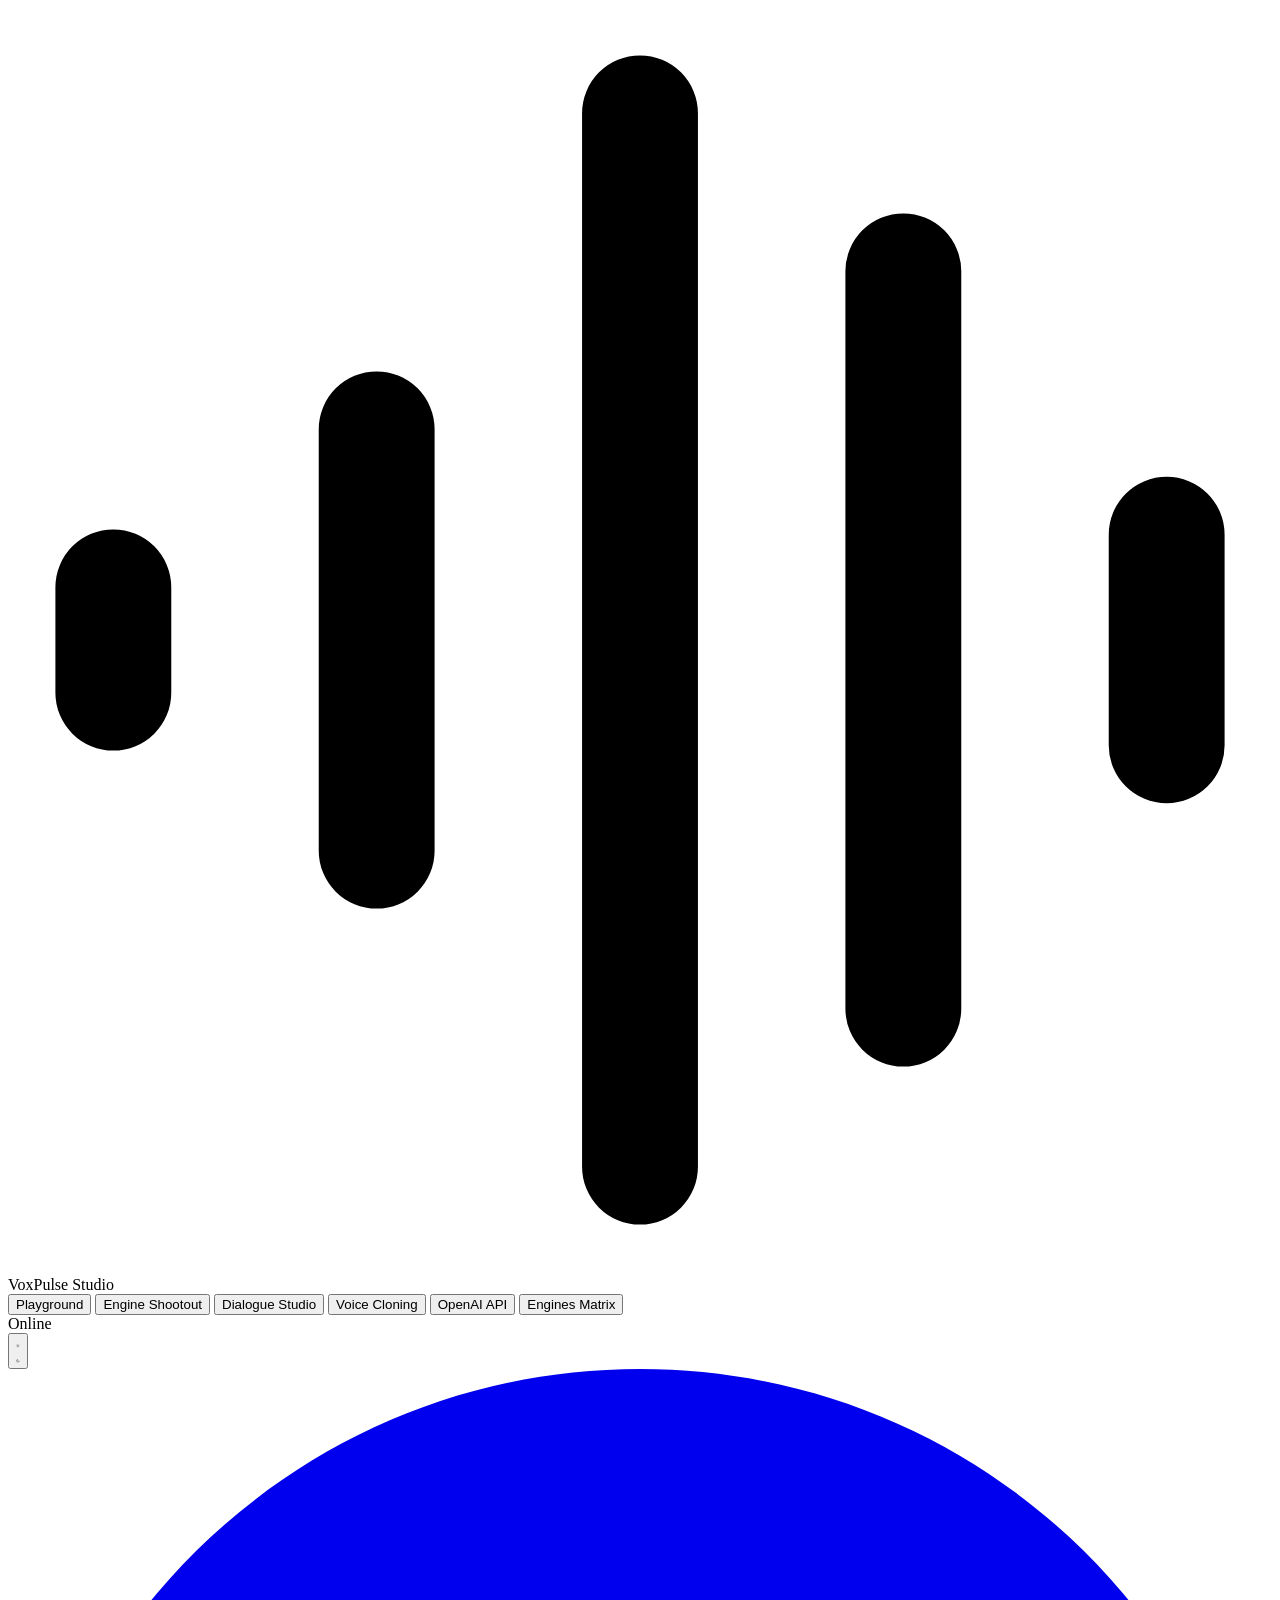
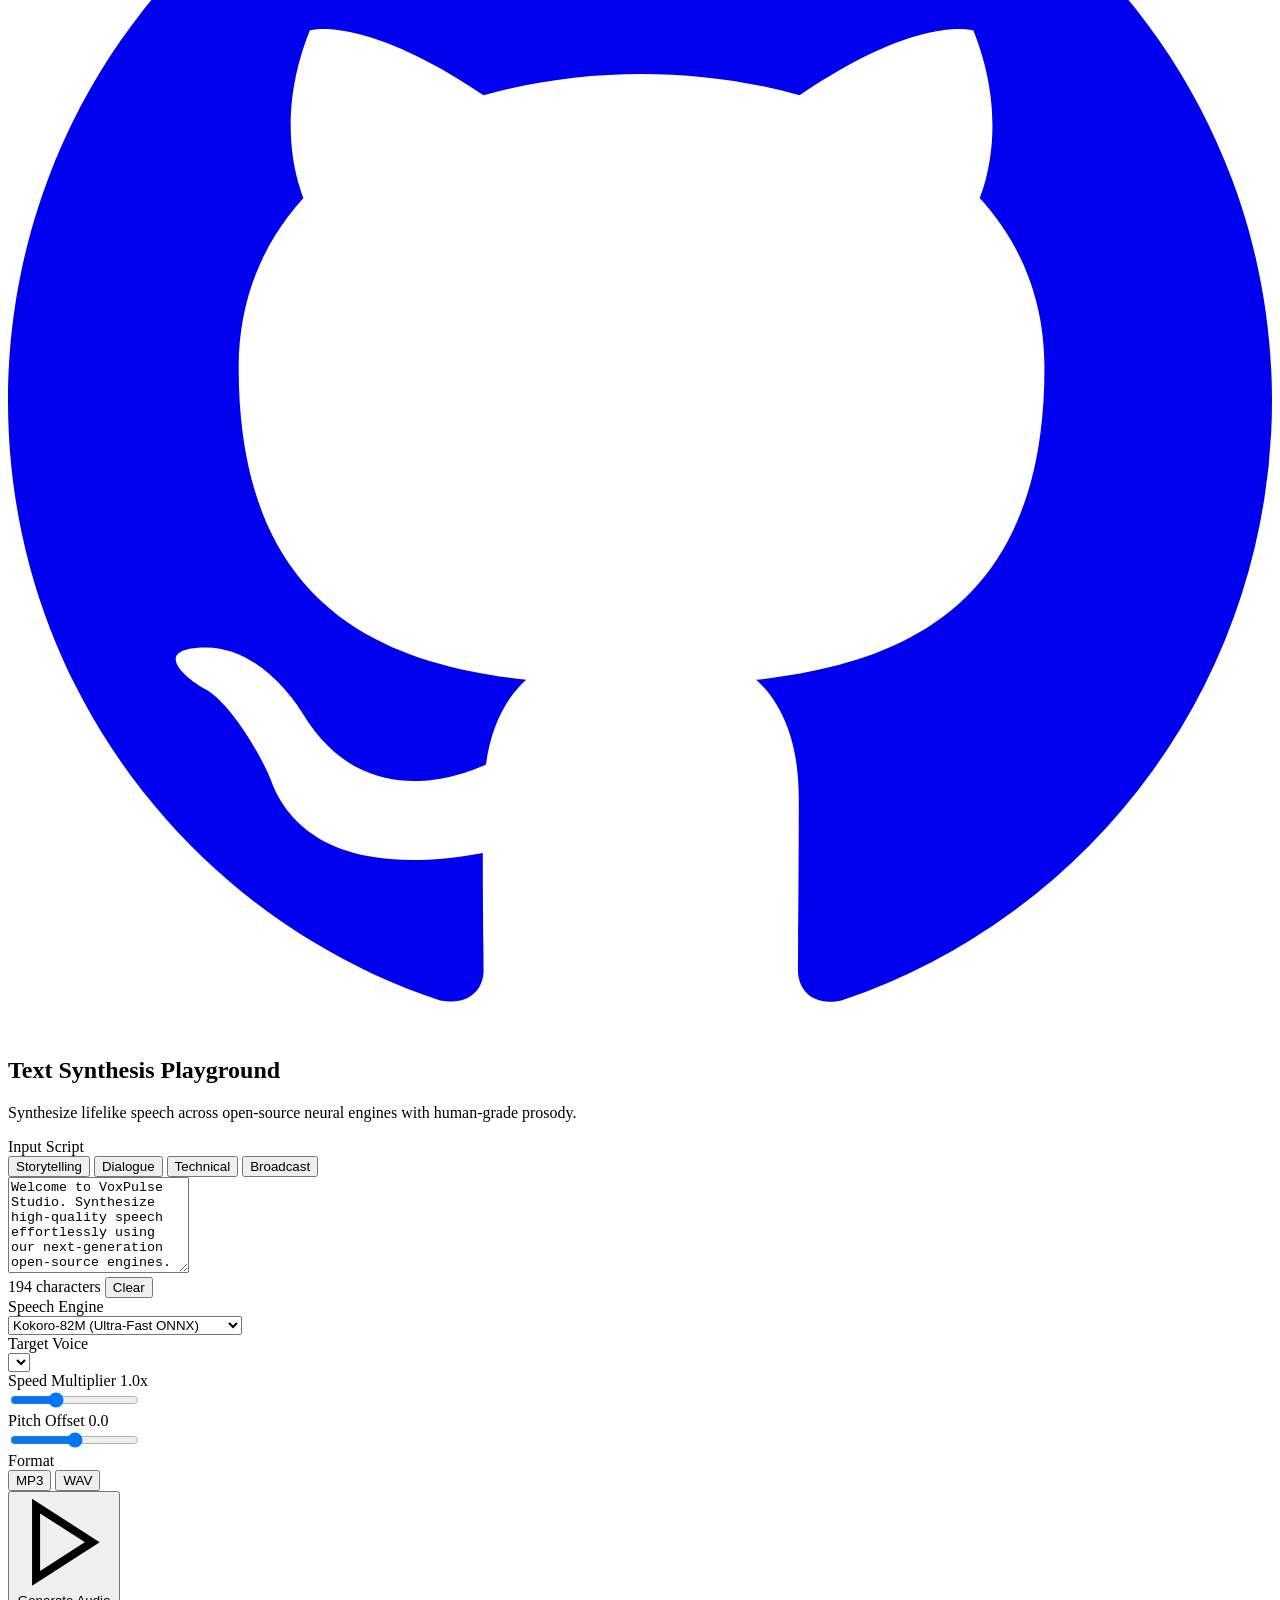
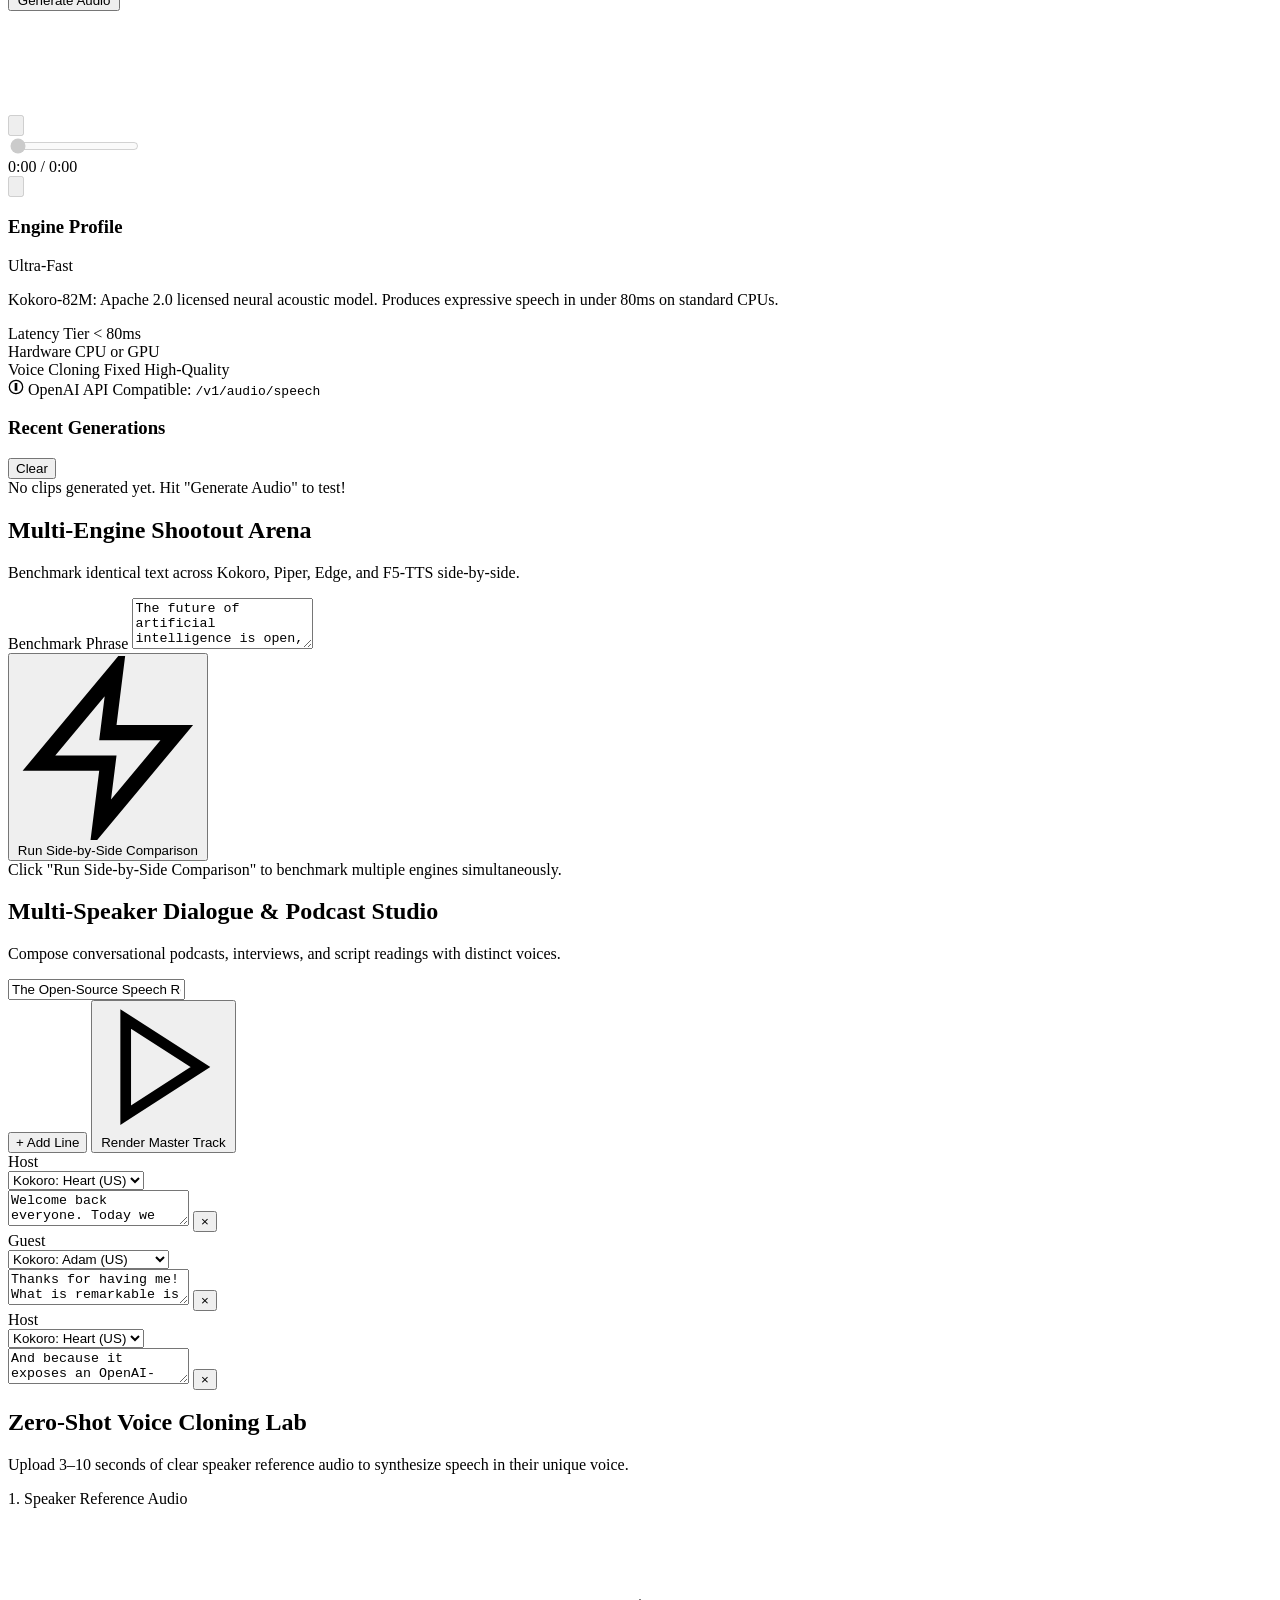
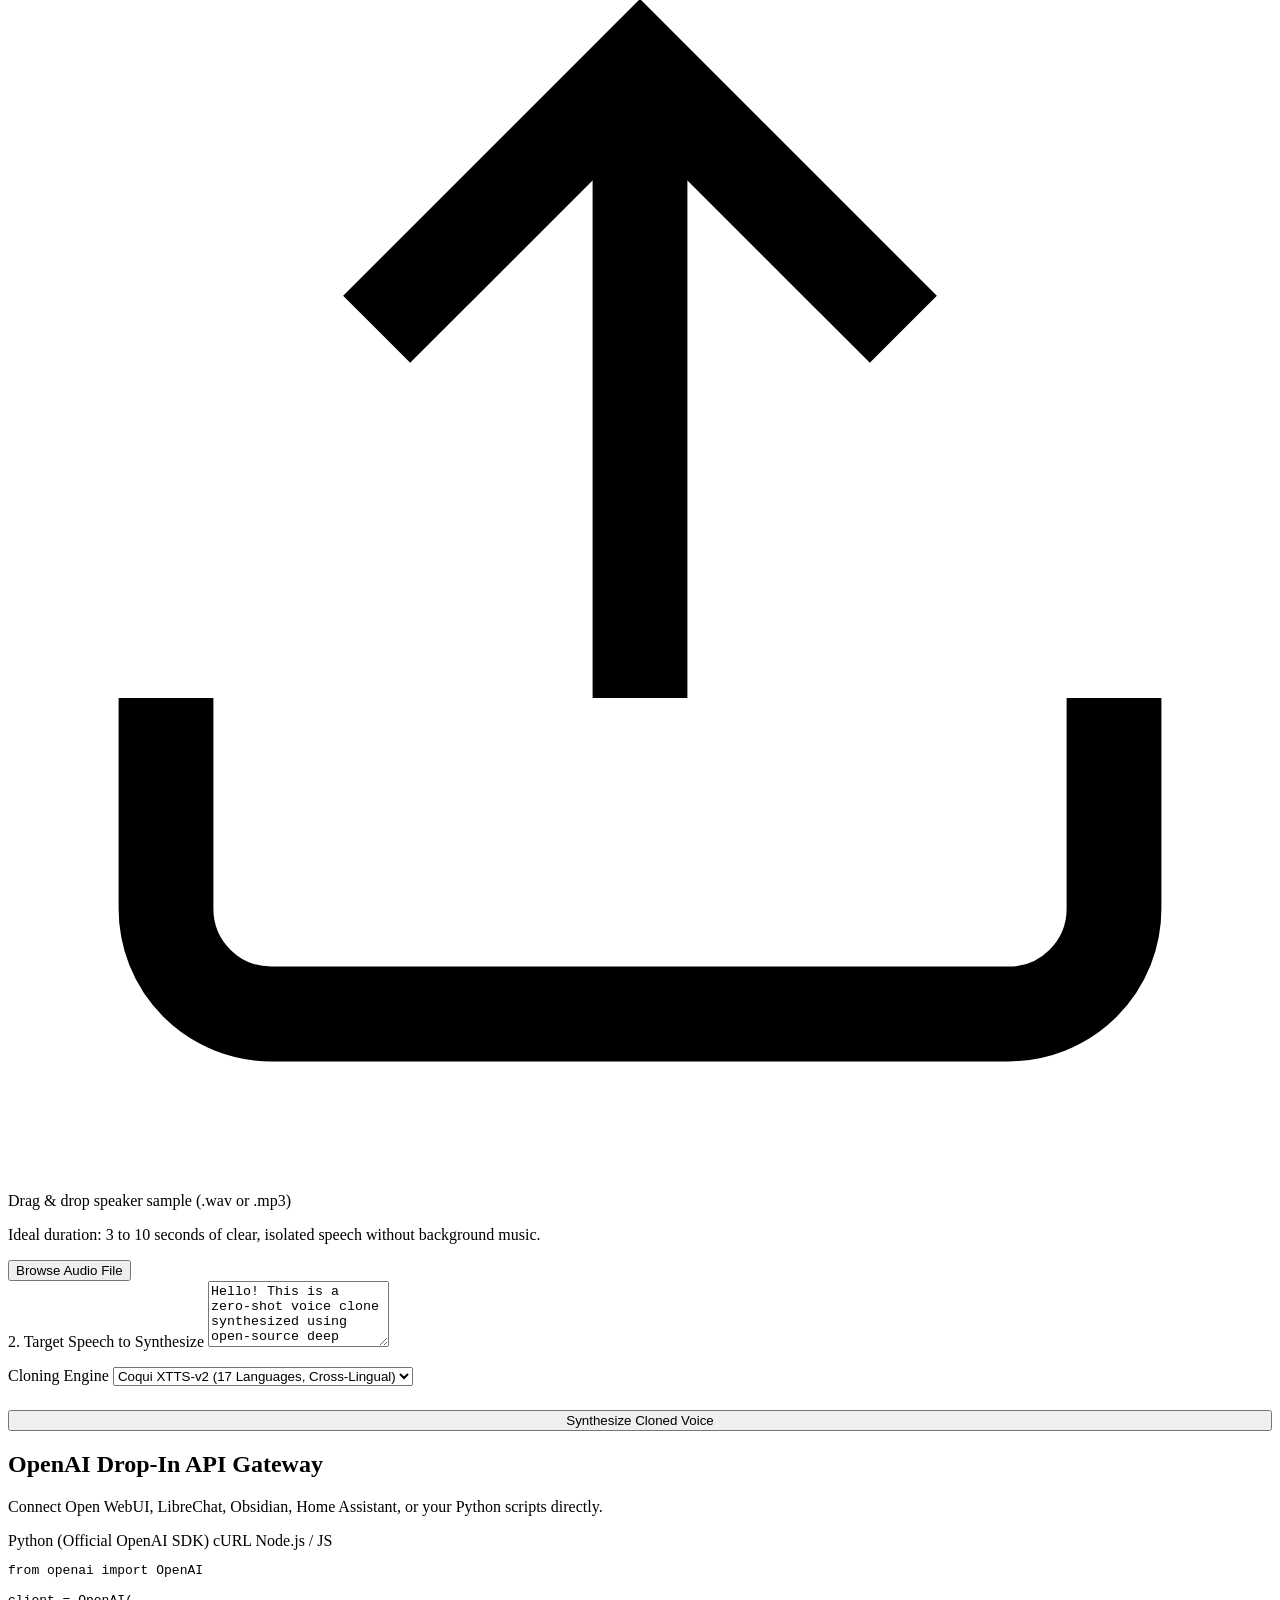
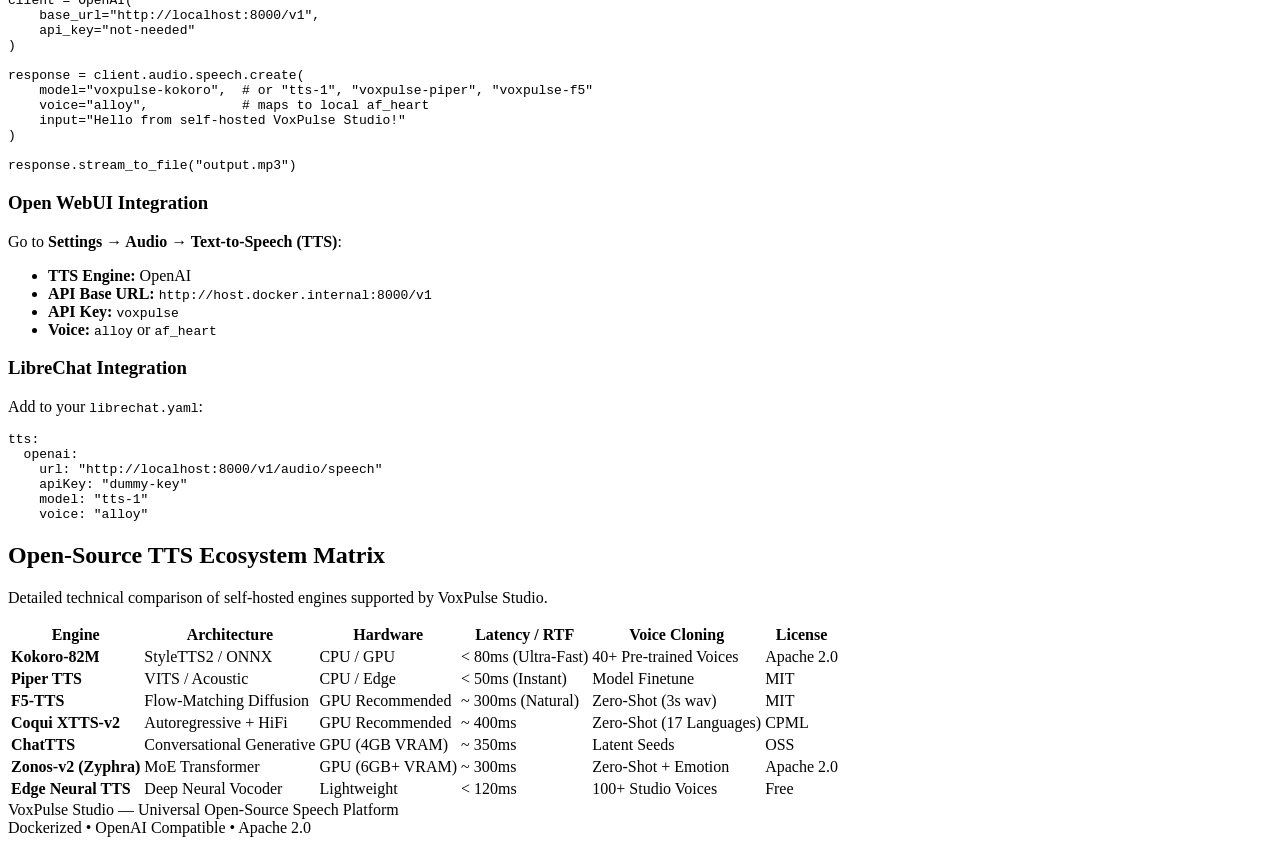
==== frontend/index.html @ 03c65a9a "feat: initial commit for VoxPulse Studio - Universal Open-Source Self-Hosted TTS" ====
<!DOCTYPE html>
<html lang="en" data-theme="light">
<head>
  <meta charset="UTF-8">
  <meta name="viewport" content="width=device-width, initial-scale=1.0">
  <title>VoxPulse Studio | Universal Open-Source Self-Hosted TTS</title>
  <meta name="description" content="Self-hosted speech studio supporting Kokoro, Piper, XTTS, F5-TTS, and more with an OpenAI-compatible API gateway.">
  <link rel="icon" type="image/svg+xml" href="/assets/brand/voxpulse-logo.svg">
  <link rel="preconnect" href="https://fonts.googleapis.com">
  <link rel="preconnect" href="https://fonts.gstatic.com" crossorigin>
  <link href="https://fonts.googleapis.com/css2?family=Instrument+Serif:ital@0;1&family=Plus+Jakarta+Sans:wght@400;500;600;700&family=JetBrains+Mono:wght@400;500&display=swap" rel="stylesheet">
  <link rel="stylesheet" href="/static/styles.css">
</head>
<body>
  <!-- Header Navigation -->
  <header class="app-header">
    <div class="header-container">
      <div class="brand">
        <div class="brand-icon">
          <svg viewBox="0 0 24 24" fill="none" stroke="currentColor" stroke-width="2.2" stroke-linecap="round" stroke-linejoin="round">
            <path d="M12 2v20M17 5v14M7 8v8M22 10v4M2 11v2" />
          </svg>
        </div>
        <div class="brand-meta">
          <span class="brand-name">VoxPulse</span>
          <span class="brand-tag">Studio</span>
        </div>
      </div>

      <nav class="nav-tabs" role="tablist">
        <button class="nav-tab active" data-tab="playground">Playground</button>
        <button class="nav-tab" data-tab="shootout">Engine Shootout</button>
        <button class="nav-tab" data-tab="dialogue">Dialogue Studio</button>
        <button class="nav-tab" data-tab="cloning">Voice Cloning</button>
        <button class="nav-tab" data-tab="api">OpenAI API</button>
        <button class="nav-tab" data-tab="matrix">Engines Matrix</button>
      </nav>

      <div class="header-actions">
        <div class="status-indicator" id="system-status-pill">
          <span class="status-dot"></span>
          <span class="status-text" id="status-label">Online</span>
        </div>
        <button class="icon-btn" id="theme-toggle" title="Toggle Light/Dark Theme">
          <svg class="sun-icon" viewBox="0 0 24 24" fill="none" stroke="currentColor" stroke-width="2">
            <circle cx="12" cy="12" r="5"></circle>
            <path d="M12 1v2M12 21v2M4.22 4.22l1.42 1.42M18.36 18.36l1.42 1.42M1 12h2M21 12h2M4.22 19.78l1.42-1.42M18.36 5.64l1.42-1.42"></path>
          </svg>
          <svg class="moon-icon" viewBox="0 0 24 24" fill="none" stroke="currentColor" stroke-width="2">
            <path d="M21 12.79A9 9 0 1 1 11.21 3 7 7 0 0 0 21 12.79z"></path>
          </svg>
        </button>
        <a href="https://github.com/Varun-SV/voxpulse" target="_blank" rel="noopener" class="icon-btn github-btn" title="GitHub Repository">
          <svg viewBox="0 0 24 24" fill="currentColor">
            <path d="M12 0C5.37 0 0 5.37 0 12c0 5.31 3.435 9.795 8.205 11.385.6.105.825-.255.825-.57 0-.285-.015-1.23-.015-2.235-3.015.555-3.795-.735-4.035-1.41-.135-.345-.72-1.41-1.23-1.695-.42-.225-1.02-.78-.015-.795.945-.015 1.62.87 1.845 1.23 1.08 1.815 2.805 1.305 3.495.99.105-.78.42-1.305.765-1.605-2.67-.3-5.46-1.335-5.46-5.925 0-1.305.465-2.385 1.23-3.225-.12-.3-.54-1.53.12-3.18 0 0 1.005-.315 3.3 1.23.96-.27 1.98-.405 3-.405s2.04.135 3 .405c2.295-1.56 3.3-1.23 3.3-1.23.66 1.65.24 2.88.12 3.18.765.84 1.23 1.905 1.23 3.225 0 4.605-2.805 5.625-5.475 5.925.435.375.81 1.095.81 2.22 0 1.605-.015 2.895-.015 3.3 0 .315.225.69.825.57A12.02 12.02 0 0 0 24 12c0-6.63-5.37-12-12-12z"/>
          </svg>
        </a>
      </div>
    </div>
  </header>

  <main class="app-main">
    <!-- TAB 1: STUDIO PLAYGROUND -->
    <section class="tab-content active" id="tab-playground">
      <div class="hero-strip">
        <h1 class="hero-title">Text Synthesis Playground</h1>
        <p class="hero-subtitle">Synthesize lifelike speech across open-source neural engines with human-grade prosody.</p>
      </div>

      <div class="studio-layout">
        <div class="studio-left">
          <div class="card editor-card">
            <div class="card-header">
              <label class="section-label">Input Script</label>
              <div class="preset-pills">
                <button class="pill-btn active" data-preset="narrative">Storytelling</button>
                <button class="pill-btn" data-preset="conversational">Dialogue</button>
                <button class="pill-btn" data-preset="technical">Technical</button>
                <button class="pill-btn" data-preset="news">Broadcast</button>
              </div>
            </div>
            <textarea id="synthesis-text" class="text-editor" rows="6" placeholder="Type or paste any text to convert to lifelike speech...">Welcome to VoxPulse Studio. Synthesize high-quality speech effortlessly using our next-generation open-source engines. Select your voice and experience real-time performance.</textarea>
            <div class="editor-footer">
              <span class="char-count" id="char-count">194 characters</span>
              <button class="clear-btn" id="btn-clear-text">Clear</button>
            </div>
          </div>

          <!-- Controls Grid -->
          <div class="card controls-card">
            <div class="controls-row">
              <div class="control-group">
                <label>Speech Engine</label>
                <div class="select-wrapper">
                  <select id="engine-select">
                    <option value="kokoro" selected>Kokoro-82M (Ultra-Fast ONNX)</option>
                    <option value="piper">Piper TTS (Instant VITS)</option>
                    <option value="edge">Edge Neural TTS (100+ Voices)</option>
                    <option value="xtts">Coqui XTTS-v2 (Zero-Shot Cloning)</option>
                    <option value="f5">F5-TTS (Flow-Matching Diffusion)</option>
                    <option value="chattts">ChatTTS (Conversational Dialogue)</option>
                    <option value="zonos">Zonos-v2 (Expressive MoE)</option>
                  </select>
                </div>
              </div>

              <div class="control-group">
                <label>Target Voice</label>
                <div class="select-wrapper">
                  <select id="voice-select">
                    <!-- Populated via API -->
                  </select>
                </div>
              </div>
            </div>

            <div class="sliders-row">
              <div class="slider-group">
                <div class="slider-header">
                  <span>Speed Multiplier</span>
                  <span class="slider-val" id="speed-val">1.0x</span>
                </div>
                <input type="range" id="speed-slider" min="0.5" max="2.0" step="0.05" value="1.0">
              </div>

              <div class="slider-group">
                <div class="slider-header">
                  <span>Pitch Offset</span>
                  <span class="slider-val" id="pitch-val">0.0</span>
                </div>
                <input type="range" id="pitch-slider" min="-5" max="5" step="0.5" value="0.0">
              </div>

              <div class="format-group">
                <label>Format</label>
                <div class="format-buttons">
                  <button class="fmt-btn active" data-fmt="mp3">MP3</button>
                  <button class="fmt-btn" data-fmt="wav">WAV</button>
                </div>
              </div>
            </div>

            <div class="action-bar">
              <button class="btn btn-primary" id="btn-synthesize">
                <svg viewBox="0 0 24 24" fill="none" stroke="currentColor" stroke-width="2" class="btn-icon">
                  <polygon points="5 3 19 12 5 21 5 3"></polygon>
                </svg>
                <span id="btn-synthesize-text">Generate Audio</span>
              </button>
              <div class="generation-metric" id="generation-metric" style="display: none;">
                <span class="metric-badge" id="metric-latency">0 ms</span>
                <span class="metric-badge" id="metric-engine">Kokoro-82M</span>
              </div>
            </div>
          </div>

          <!-- Waveform & Audio Player Card -->
          <div class="card player-card">
            <div class="visualizer-wrapper">
              <canvas id="waveform-canvas" width="700" height="100"></canvas>
            </div>
            <audio id="audio-player" preload="auto"></audio>
            <div class="player-controls">
              <button class="play-btn" id="btn-play-pause" disabled>
                <svg id="play-icon" viewBox="0 0 24 24" fill="currentColor">
                  <polygon points="6 4 20 12 6 20 6 4"></polygon>
                </svg>
                <svg id="pause-icon" viewBox="0 0 24 24" fill="currentColor" style="display:none;">
                  <rect x="6" y="4" width="4" height="16"></rect>
                  <rect x="14" y="4" width="4" height="16"></rect>
                </svg>
              </button>
              <div class="scrubber-wrapper">
                <input type="range" id="audio-scrubber" min="0" max="100" value="0" disabled>
                <div class="time-readout">
                  <span id="time-current">0:00</span> / <span id="time-total">0:00</span>
                </div>
              </div>
              <button class="btn-download" id="btn-download" disabled title="Download Audio File">
                <svg viewBox="0 0 24 24" fill="none" stroke="currentColor" stroke-width="2">
                  <path d="M21 15v4a2 2 0 0 1-2 2H5a2 2 0 0 1-2-2v-4M7 10l5 5 5-5M12 15V3"></path>
                </svg>
              </button>
            </div>
          </div>
        </div>

        <!-- Right Side: Sidebar & History -->
        <div class="studio-right">
          <div class="card info-card">
            <div class="card-header">
              <h3 class="card-title">Engine Profile</h3>
              <span class="pill-badge" id="sidebar-engine-badge">Ultra-Fast</span>
            </div>
            <p class="sidebar-engine-desc" id="sidebar-engine-desc">
              Kokoro-82M: Apache 2.0 licensed neural acoustic model. Produces expressive speech in under 80ms on standard CPUs.
            </p>
            <div class="spec-list">
              <div class="spec-item">
                <span class="spec-label">Latency Tier</span>
                <span class="spec-val" id="spec-latency">&lt; 80ms</span>
              </div>
              <div class="spec-item">
                <span class="spec-label">Hardware</span>
                <span class="spec-val" id="spec-hw">CPU or GPU</span>
              </div>
              <div class="spec-item">
                <span class="spec-label">Voice Cloning</span>
                <span class="spec-val" id="spec-cloning">Fixed High-Quality</span>
              </div>
            </div>
            <div class="card-divider"></div>
            <div class="openai-compat-pill">
              <svg viewBox="0 0 24 24" fill="none" stroke="currentColor" stroke-width="2" width="16" height="16">
                <path d="M12 2a10 10 0 1 0 10 10A10 10 0 0 0 12 2zm1 14.5h-2v-2h2zm0-4h-2V7h2z"/>
              </svg>
              <span>OpenAI API Compatible: <code>/v1/audio/speech</code></span>
            </div>
          </div>

          <!-- History Drawer -->
          <div class="card history-card">
            <div class="card-header">
              <h3 class="card-title">Recent Generations</h3>
              <button class="clear-btn" id="btn-clear-history">Clear</button>
            </div>
            <div class="history-list" id="history-list">
              <div class="history-empty">No clips generated yet. Hit "Generate Audio" to test!</div>
            </div>
          </div>
        </div>
      </div>
    </section>

    <!-- TAB 2: ENGINE SHOOTOUT ARENA -->
    <section class="tab-content" id="tab-shootout">
      <div class="hero-strip">
        <h1 class="hero-title">Multi-Engine Shootout Arena</h1>
        <p class="hero-subtitle">Benchmark identical text across Kokoro, Piper, Edge, and F5-TTS side-by-side.</p>
      </div>

      <div class="shootout-container">
        <div class="card editor-card">
          <label class="section-label">Benchmark Phrase</label>
          <textarea id="shootout-text" class="text-editor" rows="3">The future of artificial intelligence is open, private, and hosted on your own terms.</textarea>
          <div class="shootout-actions">
            <button class="btn btn-primary" id="btn-run-shootout">
              <svg viewBox="0 0 24 24" fill="none" stroke="currentColor" stroke-width="2" class="btn-icon">
                <polygon points="13 2 3 14 12 14 11 22 21 10 12 10 13 2"></polygon>
              </svg>
              Run Side-by-Side Comparison
            </button>
          </div>
        </div>

        <div class="shootout-results-grid" id="shootout-results">
          <!-- Dynamically populated comparison cards -->
          <div class="empty-state">Click "Run Side-by-Side Comparison" to benchmark multiple engines simultaneously.</div>
        </div>
      </div>
    </section>

    <!-- TAB 3: MULTI-SPEAKER DIALOGUE STUDIO -->
    <section class="tab-content" id="tab-dialogue">
      <div class="hero-strip">
        <h1 class="hero-title">Multi-Speaker Dialogue & Podcast Studio</h1>
        <p class="hero-subtitle">Compose conversational podcasts, interviews, and script readings with distinct voices.</p>
      </div>

      <div class="dialogue-container">
        <div class="dialogue-header-bar">
          <input type="text" id="dialogue-title" class="dialogue-title-input" value="The Open-Source Speech Revolution (Episode 1)">
          <div class="dialogue-actions">
            <button class="btn btn-secondary" id="btn-add-line">+ Add Line</button>
            <button class="btn btn-primary" id="btn-render-dialogue">
              <svg viewBox="0 0 24 24" fill="none" stroke="currentColor" stroke-width="2" class="btn-icon">
                <polygon points="5 3 19 12 5 21 5 3"></polygon>
              </svg>
              Render Master Track
            </button>
          </div>
        </div>

        <div class="dialogue-lines-list" id="dialogue-lines">
          <!-- Preloaded starter dialogue -->
          <div class="dialogue-line-card" data-idx="0">
            <div class="line-meta">
              <div class="speaker-pill speaker-host">Host</div>
              <select class="line-voice-select">
                <option value="af_heart" selected>Kokoro: Heart (US)</option>
                <option value="en_US-lessac-medium">Piper: Lessac (US)</option>
                <option value="en-US-JennyNeural">Edge: Jenny (US)</option>
              </select>
            </div>
            <textarea class="line-text">Welcome back everyone. Today we are looking at self-hosted open-source speech synthesis running entirely inside Docker.</textarea>
            <button class="line-remove-btn" title="Delete Line">&times;</button>
          </div>

          <div class="dialogue-line-card" data-idx="1">
            <div class="line-meta">
              <div class="speaker-pill speaker-guest">Guest</div>
              <select class="line-voice-select">
                <option value="am_adam" selected>Kokoro: Adam (US)</option>
                <option value="en_US-ryan-high">Piper: Ryan (US)</option>
                <option value="en-US-ChristopherNeural">Edge: Christopher (US)</option>
              </select>
            </div>
            <textarea class="line-text">Thanks for having me! What is remarkable is the speed: models like Kokoro-82M generate audio in under 50 milliseconds without needing a dedicated GPU.</textarea>
            <button class="line-remove-btn" title="Delete Line">&times;</button>
          </div>

          <div class="dialogue-line-card" data-idx="2">
            <div class="line-meta">
              <div class="speaker-pill speaker-host">Host</div>
              <select class="line-voice-select">
                <option value="af_heart" selected>Kokoro: Heart (US)</option>
                <option value="en_US-lessac-medium">Piper: Lessac (US)</option>
                <option value="en-US-JennyNeural">Edge: Jenny (US)</option>
              </select>
            </div>
            <textarea class="line-text">And because it exposes an OpenAI-compatible speech endpoint, any chatbot or AI agent can switch over effortlessly!</textarea>
            <button class="line-remove-btn" title="Delete Line">&times;</button>
          </div>
        </div>

        <!-- Master Track Result -->
        <div class="card dialogue-master-card" id="dialogue-master-card" style="display:none;">
          <h3>Master Assembled Podcast Track</h3>
          <div class="dialogue-player-row">
            <audio id="dialogue-master-audio" controls style="width: 100%;"></audio>
          </div>
        </div>
      </div>
    </section>

    <!-- TAB 4: VOICE CLONING LAB -->
    <section class="tab-content" id="tab-cloning">
      <div class="hero-strip">
        <h1 class="hero-title">Zero-Shot Voice Cloning Lab</h1>
        <p class="hero-subtitle">Upload 3–10 seconds of clear speaker reference audio to synthesize speech in their unique voice.</p>
      </div>

      <div class="cloning-grid">
        <div class="card cloning-upload-card">
          <label class="section-label">1. Speaker Reference Audio</label>
          <div class="drop-zone" id="audio-drop-zone">
            <svg viewBox="0 0 24 24" fill="none" stroke="currentColor" stroke-width="1.8" class="upload-icon">
              <path d="M21 15v4a2 2 0 0 1-2 2H5a2 2 0 0 1-2-2v-4M17 8l-5-5-5 5M12 3v12"/>
            </svg>
            <p class="drop-title">Drag & drop speaker sample (.wav or .mp3)</p>
            <p class="drop-sub">Ideal duration: 3 to 10 seconds of clear, isolated speech without background music.</p>
            <input type="file" id="clone-file-input" accept="audio/*" style="display:none;">
            <button class="btn btn-secondary" id="btn-browse-audio">Browse Audio File</button>
          </div>
          <div id="file-chosen-preview" class="file-chosen" style="display: none;">
            <span id="file-chosen-name">sample.wav</span>
            <button class="clear-btn" id="btn-remove-clone-file">&times;</button>
          </div>
        </div>

        <div class="card cloning-prompt-card">
          <label class="section-label">2. Target Speech to Synthesize</label>
          <textarea id="clone-text" class="text-editor" rows="4">Hello! This is a zero-shot voice clone synthesized using open-source deep neural models.</textarea>
          
          <div class="control-group" style="margin-top: 1rem;">
            <label>Cloning Engine</label>
            <select id="cloning-engine-select">
              <option value="xtts">Coqui XTTS-v2 (17 Languages, Cross-Lingual)</option>
              <option value="f5">F5-TTS (Flow-Matching Natural Prosody)</option>
              <option value="zonos">Zonos-v2 (Conditioned Expressive)</option>
            </select>
          </div>

          <button class="btn btn-primary" id="btn-clone-synthesize" style="margin-top: 1.5rem; width: 100%;">
            Synthesize Cloned Voice
          </button>
          <div id="clone-result-card" style="margin-top: 1.5rem; display:none;">
            <audio id="clone-audio-player" controls style="width: 100%;"></audio>
          </div>
        </div>
      </div>
    </section>

    <!-- TAB 5: OPENAI API HUB -->
    <section class="tab-content" id="tab-api">
      <div class="hero-strip">
        <h1 class="hero-title">OpenAI Drop-In API Gateway</h1>
        <p class="hero-subtitle">Connect Open WebUI, LibreChat, Obsidian, Home Assistant, or your Python scripts directly.</p>
      </div>

      <div class="api-docs-container">
        <div class="card code-card">
          <div class="card-header">
            <span class="code-tab active" data-lang="python">Python (Official OpenAI SDK)</span>
            <span class="code-tab" data-lang="curl">cURL</span>
            <span class="code-tab" data-lang="js">Node.js / JS</span>
          </div>
          <div class="code-block-wrapper">
            <pre><code id="api-code-snippet">from openai import OpenAI

client = OpenAI(
    base_url="http://localhost:8000/v1",
    api_key="not-needed"
)

response = client.audio.speech.create(
    model="voxpulse-kokoro",  # or "tts-1", "voxpulse-piper", "voxpulse-f5"
    voice="alloy",            # maps to local af_heart
    input="Hello from self-hosted VoxPulse Studio!"
)

response.stream_to_file("output.mp3")</code></pre>
          </div>
        </div>

        <div class="api-grid">
          <div class="card">
            <h3>Open WebUI Integration</h3>
            <p>Go to <strong>Settings &rarr; Audio &rarr; Text-to-Speech (TTS)</strong>:</p>
            <ul>
              <li><strong>TTS Engine:</strong> OpenAI</li>
              <li><strong>API Base URL:</strong> <code>http://host.docker.internal:8000/v1</code></li>
              <li><strong>API Key:</strong> <code>voxpulse</code></li>
              <li><strong>Voice:</strong> <code>alloy</code> or <code>af_heart</code></li>
            </ul>
          </div>
          <div class="card">
            <h3>LibreChat Integration</h3>
            <p>Add to your <code>librechat.yaml</code>:</p>
            <pre class="yaml-pre"><code>tts:
  openai:
    url: "http://localhost:8000/v1/audio/speech"
    apiKey: "dummy-key"
    model: "tts-1"
    voice: "alloy"</code></pre>
          </div>
        </div>
      </div>
    </section>

    <!-- TAB 6: ENGINES MATRIX -->
    <section class="tab-content" id="tab-matrix">
      <div class="hero-strip">
        <h1 class="hero-title">Open-Source TTS Ecosystem Matrix</h1>
        <p class="hero-subtitle">Detailed technical comparison of self-hosted engines supported by VoxPulse Studio.</p>
      </div>

      <div class="card matrix-card">
        <table class="matrix-table">
          <thead>
            <tr>
              <th>Engine</th>
              <th>Architecture</th>
              <th>Hardware</th>
              <th>Latency / RTF</th>
              <th>Voice Cloning</th>
              <th>License</th>
            </tr>
          </thead>
          <tbody>
            <tr>
              <td><strong>Kokoro-82M</strong></td>
              <td>StyleTTS2 / ONNX</td>
              <td><span class="badge-tag cpu">CPU / GPU</span></td>
              <td>&lt; 80ms (Ultra-Fast)</td>
              <td>40+ Pre-trained Voices</td>
              <td><span class="badge-tag license">Apache 2.0</span></td>
            </tr>
            <tr>
              <td><strong>Piper TTS</strong></td>
              <td>VITS / Acoustic</td>
              <td><span class="badge-tag cpu">CPU / Edge</span></td>
              <td>&lt; 50ms (Instant)</td>
              <td>Model Finetune</td>
              <td><span class="badge-tag license">MIT</span></td>
            </tr>
            <tr>
              <td><strong>F5-TTS</strong></td>
              <td>Flow-Matching Diffusion</td>
              <td><span class="badge-tag gpu">GPU Recommended</span></td>
              <td>~ 300ms (Natural)</td>
              <td>Zero-Shot (3s wav)</td>
              <td><span class="badge-tag license">MIT</span></td>
            </tr>
            <tr>
              <td><strong>Coqui XTTS-v2</strong></td>
              <td>Autoregressive + HiFi</td>
              <td><span class="badge-tag gpu">GPU Recommended</span></td>
              <td>~ 400ms</td>
              <td>Zero-Shot (17 Languages)</td>
              <td><span class="badge-tag license">CPML</span></td>
            </tr>
            <tr>
              <td><strong>ChatTTS</strong></td>
              <td>Conversational Generative</td>
              <td><span class="badge-tag gpu">GPU (4GB VRAM)</span></td>
              <td>~ 350ms</td>
              <td>Latent Seeds</td>
              <td><span class="badge-tag license">OSS</span></td>
            </tr>
            <tr>
              <td><strong>Zonos-v2 (Zyphra)</strong></td>
              <td>MoE Transformer</td>
              <td><span class="badge-tag gpu">GPU (6GB+ VRAM)</span></td>
              <td>~ 300ms</td>
              <td>Zero-Shot + Emotion</td>
              <td><span class="badge-tag license">Apache 2.0</span></td>
            </tr>
            <tr>
              <td><strong>Edge Neural TTS</strong></td>
              <td>Deep Neural Vocoder</td>
              <td><span class="badge-tag cpu">Lightweight</span></td>
              <td>&lt; 120ms</td>
              <td>100+ Studio Voices</td>
              <td><span class="badge-tag license">Free</span></td>
            </tr>
          </tbody>
        </table>
      </div>
    </section>
  </main>

  <!-- Footer -->
  <footer class="app-footer">
    <div class="footer-container">
      <div class="footer-left">
        <span class="footer-brand">VoxPulse Studio</span> &mdash; Universal Open-Source Speech Platform
      </div>
      <div class="footer-right">
        <span>Dockerized &bull; OpenAI Compatible &bull; Apache 2.0</span>
      </div>
    </div>
  </footer>

  <script src="/static/app.js"></script>
</body>
</html>
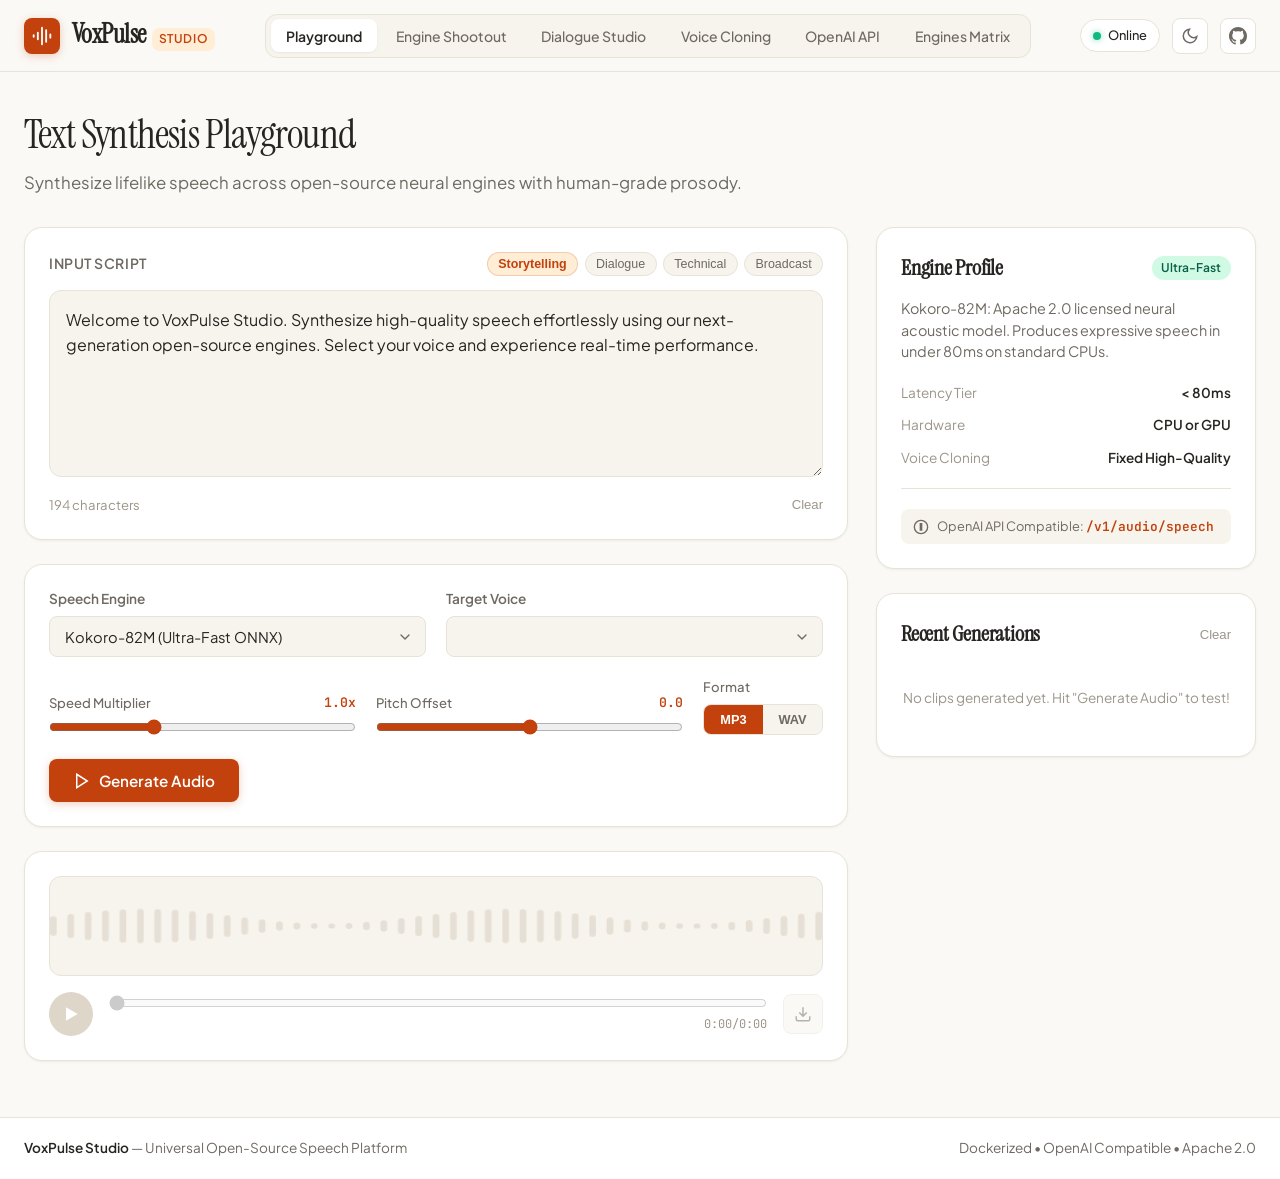
==== commit f05bc642: "feat(pages): configure GitHub Pages deployment workflow and remove external style references" ====
--- a/frontend/index.html
+++ b/frontend/index.html
@@ -5,11 +5,11 @@
   <meta name="viewport" content="width=device-width, initial-scale=1.0">
   <title>VoxPulse Studio | Universal Open-Source Self-Hosted TTS</title>
   <meta name="description" content="Self-hosted speech studio supporting Kokoro, Piper, XTTS, F5-TTS, and more with an OpenAI-compatible API gateway.">
-  <link rel="icon" type="image/svg+xml" href="/assets/brand/voxpulse-logo.svg">
+  <link rel="icon" type="image/svg+xml" href="./assets/brand/voxpulse-logo.svg">
   <link rel="preconnect" href="https://fonts.googleapis.com">
   <link rel="preconnect" href="https://fonts.gstatic.com" crossorigin>
   <link href="https://fonts.googleapis.com/css2?family=Instrument+Serif:ital@0;1&family=Plus+Jakarta+Sans:wght@400;500;600;700&family=JetBrains+Mono:wght@400;500&display=swap" rel="stylesheet">
-  <link rel="stylesheet" href="/static/styles.css">
+  <link rel="stylesheet" href="./styles.css">
 </head>
 <body>
   <!-- Header Navigation -->
@@ -532,6 +532,6 @@
     </div>
   </footer>
 
-  <script src="/static/app.js"></script>
+  <script src="./app.js"></script>
 </body>
 </html>
--- a/frontend/styles.css
+++ b/frontend/styles.css
@@ -0,0 +1,1090 @@
+/* ==========================================================================
+   VoxPulse Studio — Minimalist Editorial Design System
+   ========================================================================== */
+
+:root {
+  --font-serif: 'Instrument Serif', Georgia, serif;
+  --font-sans: 'Plus Jakarta Sans', -apple-system, BlinkMacSystemFont, 'Segoe UI', Roboto, sans-serif;
+  --font-mono: 'JetBrains Mono', monospace;
+
+  /* Warm Minimalist Light Palette */
+  --bg-primary: #fbf9f5;
+  --bg-surface: #ffffff;
+  --bg-surface-soft: #f7f4ed;
+  --bg-hover: #efebe1;
+  --border-subtle: #e8e3d8;
+  --border-medium: #ded6c8;
+  
+  --text-primary: #272522;
+  --text-secondary: #6e6961;
+  --text-muted: #9c9589;
+  
+  --accent-primary: #c2410c; /* Warm terracotta */
+  --accent-hover: #9a3412;
+  --accent-soft: #ffedd5;
+  --accent-amber: #d97706;
+  
+  --shadow-sm: 0 1px 3px rgba(39, 37, 34, 0.04), 0 1px 2px rgba(39, 37, 34, 0.02);
+  --shadow-md: 0 4px 12px rgba(39, 37, 34, 0.06), 0 1px 3px rgba(39, 37, 34, 0.04);
+  --shadow-lg: 0 12px 28px rgba(39, 37, 34, 0.08);
+
+  --radius-sm: 8px;
+  --radius-md: 12px;
+  --radius-lg: 18px;
+  --radius-full: 9999px;
+}
+
+[data-theme="dark"] {
+  --bg-primary: #171614;
+  --bg-surface: #22201d;
+  --bg-surface-soft: #2c2925;
+  --bg-hover: #36332e;
+  --border-subtle: #36332d;
+  --border-medium: #47433c;
+  
+  --text-primary: #ede8df;
+  --text-secondary: #a8a296;
+  --text-muted: #736d63;
+  
+  --accent-primary: #ea580c;
+  --accent-hover: #f97316;
+  --accent-soft: #382515;
+  --accent-amber: #f59e0b;
+
+  --shadow-sm: 0 1px 3px rgba(0, 0, 0, 0.2);
+  --shadow-md: 0 4px 14px rgba(0, 0, 0, 0.3);
+  --shadow-lg: 0 14px 32px rgba(0, 0, 0, 0.4);
+}
+
+* {
+  box-sizing: border-box;
+  margin: 0;
+  padding: 0;
+  transition: background-color 0.15s ease, border-color 0.15s ease, color 0.15s ease;
+}
+
+body {
+  background-color: var(--bg-primary);
+  color: var(--text-primary);
+  font-family: var(--font-sans);
+  line-height: 1.5;
+  -webkit-font-smoothing: antialiased;
+  min-height: 100vh;
+  display: flex;
+  flex-direction: column;
+}
+
+/* Header */
+.app-header {
+  position: sticky;
+  top: 0;
+  z-index: 50;
+  background-color: var(--bg-primary);
+  border-bottom: 1px solid var(--border-subtle);
+  backdrop-filter: blur(12px);
+}
+
+.header-container {
+  max-width: 1300px;
+  margin: 0 auto;
+  padding: 0.85rem 1.5rem;
+  display: flex;
+  align-items: center;
+  justify-content: space-between;
+  gap: 1.5rem;
+}
+
+.brand {
+  display: flex;
+  align-items: center;
+  gap: 0.75rem;
+  cursor: pointer;
+}
+
+.brand-icon {
+  width: 36px;
+  height: 36px;
+  border-radius: var(--radius-sm);
+  background-color: var(--accent-primary);
+  color: #ffffff;
+  display: flex;
+  align-items: center;
+  justify-content: center;
+  box-shadow: 0 2px 8px rgba(194, 65, 12, 0.25);
+}
+
+.brand-icon svg {
+  width: 20px;
+  height: 20px;
+}
+
+.brand-meta {
+  display: flex;
+  align-items: baseline;
+  gap: 0.35rem;
+}
+
+.brand-name {
+  font-family: var(--font-serif);
+  font-size: 1.6rem;
+  font-weight: 600;
+  letter-spacing: -0.02em;
+}
+
+.brand-tag {
+  font-size: 0.75rem;
+  font-weight: 600;
+  text-transform: uppercase;
+  letter-spacing: 0.05em;
+  color: var(--accent-primary);
+  background-color: var(--accent-soft);
+  padding: 0.15rem 0.45rem;
+  border-radius: var(--radius-sm);
+}
+
+/* Nav Tabs */
+.nav-tabs {
+  display: flex;
+  align-items: center;
+  background-color: var(--bg-surface-soft);
+  padding: 0.3rem;
+  border-radius: var(--radius-md);
+  border: 1px solid var(--border-subtle);
+  gap: 0.25rem;
+}
+
+.nav-tab {
+  background: none;
+  border: none;
+  padding: 0.45rem 0.95rem;
+  font-size: 0.875rem;
+  font-weight: 500;
+  font-family: var(--font-sans);
+  color: var(--text-secondary);
+  border-radius: var(--radius-sm);
+  cursor: pointer;
+}
+
+.nav-tab:hover {
+  color: var(--text-primary);
+}
+
+.nav-tab.active {
+  background-color: var(--bg-surface);
+  color: var(--text-primary);
+  font-weight: 600;
+  box-shadow: var(--shadow-sm);
+}
+
+/* Header Actions */
+.header-actions {
+  display: flex;
+  align-items: center;
+  gap: 0.75rem;
+}
+
+.status-indicator {
+  display: flex;
+  align-items: center;
+  gap: 0.45rem;
+  padding: 0.35rem 0.75rem;
+  border-radius: var(--radius-full);
+  background-color: var(--bg-surface);
+  border: 1px solid var(--border-subtle);
+  font-size: 0.8rem;
+  font-weight: 500;
+}
+
+.status-dot {
+  width: 8px;
+  height: 8px;
+  border-radius: 50%;
+  background-color: #10b981;
+  box-shadow: 0 0 6px rgba(16, 185, 129, 0.5);
+}
+
+.icon-btn {
+  width: 36px;
+  height: 36px;
+  border-radius: var(--radius-sm);
+  background-color: var(--bg-surface);
+  border: 1px solid var(--border-subtle);
+  color: var(--text-secondary);
+  display: flex;
+  align-items: center;
+  justify-content: center;
+  cursor: pointer;
+  text-decoration: none;
+}
+
+.icon-btn:hover {
+  background-color: var(--bg-hover);
+  color: var(--text-primary);
+}
+
+.icon-btn svg {
+  width: 18px;
+  height: 18px;
+}
+
+[data-theme="light"] .moon-icon { display: block; }
+[data-theme="light"] .sun-icon { display: none; }
+[data-theme="dark"] .moon-icon { display: none; }
+[data-theme="dark"] .sun-icon { display: block; }
+
+/* Main Area */
+.app-main {
+  flex: 1;
+  max-width: 1300px;
+  width: 100%;
+  margin: 0 auto;
+  padding: 2rem 1.5rem;
+}
+
+.tab-content {
+  display: none;
+}
+
+.tab-content.active {
+  display: block;
+  animation: fadeIn 0.2s ease;
+}
+
+@keyframes fadeIn {
+  from { opacity: 0; transform: translateY(4px); }
+  to { opacity: 1; transform: translateY(0); }
+}
+
+.hero-strip {
+  margin-bottom: 2rem;
+}
+
+.hero-title {
+  font-family: var(--font-serif);
+  font-size: 2.5rem;
+  font-weight: 400;
+  letter-spacing: -0.02em;
+  color: var(--text-primary);
+  margin-bottom: 0.35rem;
+}
+
+.hero-subtitle {
+  font-size: 1.05rem;
+  color: var(--text-secondary);
+}
+
+/* Studio Layout */
+.studio-layout {
+  display: grid;
+  grid-template-columns: 1fr 380px;
+  gap: 1.75rem;
+}
+
+@media (max-width: 1024px) {
+  .studio-layout {
+    grid-template-columns: 1fr;
+  }
+}
+
+/* Cards */
+.card {
+  background-color: var(--bg-surface);
+  border: 1px solid var(--border-subtle);
+  border-radius: var(--radius-lg);
+  padding: 1.5rem;
+  box-shadow: var(--shadow-sm);
+  margin-bottom: 1.5rem;
+}
+
+.card-header {
+  display: flex;
+  align-items: center;
+  justify-content: space-between;
+  margin-bottom: 0.85rem;
+}
+
+.section-label {
+  font-size: 0.875rem;
+  font-weight: 600;
+  text-transform: uppercase;
+  letter-spacing: 0.04em;
+  color: var(--text-secondary);
+}
+
+.card-title {
+  font-family: var(--font-serif);
+  font-size: 1.35rem;
+  font-weight: 600;
+  letter-spacing: -0.01em;
+}
+
+.preset-pills {
+  display: flex;
+  gap: 0.4rem;
+}
+
+.pill-btn {
+  background-color: var(--bg-surface-soft);
+  border: 1px solid var(--border-subtle);
+  padding: 0.25rem 0.65rem;
+  border-radius: var(--radius-full);
+  font-size: 0.78rem;
+  font-weight: 500;
+  color: var(--text-secondary);
+  cursor: pointer;
+}
+
+.pill-btn:hover {
+  background-color: var(--bg-hover);
+  color: var(--text-primary);
+}
+
+.pill-btn.active {
+  background-color: var(--accent-soft);
+  color: var(--accent-primary);
+  border-color: rgba(194, 65, 12, 0.2);
+  font-weight: 600;
+}
+
+.text-editor {
+  width: 100%;
+  border: 1px solid var(--border-subtle);
+  background-color: var(--bg-surface-soft);
+  color: var(--text-primary);
+  font-family: var(--font-sans);
+  font-size: 1rem;
+  line-height: 1.6;
+  padding: 1rem;
+  border-radius: var(--radius-md);
+  resize: vertical;
+  outline: none;
+}
+
+.text-editor:focus {
+  border-color: var(--accent-primary);
+  box-shadow: 0 0 0 2px rgba(194, 65, 12, 0.15);
+}
+
+.editor-footer {
+  display: flex;
+  align-items: center;
+  justify-content: space-between;
+  margin-top: 0.75rem;
+  font-size: 0.82rem;
+  color: var(--text-muted);
+}
+
+.clear-btn {
+  background: none;
+  border: none;
+  color: var(--text-muted);
+  cursor: pointer;
+  font-size: 0.82rem;
+}
+
+.clear-btn:hover {
+  color: var(--accent-primary);
+}
+
+/* Controls */
+.controls-row {
+  display: grid;
+  grid-template-columns: 1fr 1fr;
+  gap: 1.25rem;
+  margin-bottom: 1.25rem;
+}
+
+.control-group {
+  display: flex;
+  flex-direction: column;
+  gap: 0.45rem;
+}
+
+.control-group label {
+  font-size: 0.85rem;
+  font-weight: 600;
+  color: var(--text-secondary);
+}
+
+.select-wrapper {
+  position: relative;
+}
+
+select {
+  width: 100%;
+  padding: 0.65rem 0.95rem;
+  border-radius: var(--radius-sm);
+  border: 1px solid var(--border-subtle);
+  background-color: var(--bg-surface-soft);
+  color: var(--text-primary);
+  font-family: var(--font-sans);
+  font-size: 0.92rem;
+  outline: none;
+  cursor: pointer;
+  appearance: none;
+  background-image: url("data:image/svg+xml;charset=UTF-8,%3csvg xmlns='http://www.w3.org/2000/svg' viewBox='0 0 24 24' fill='none' stroke='%236e6961' stroke-width='2' stroke-linecap='round' stroke-linejoin='round'%3e%3cpolyline points='6 9 12 15 18 9'%3e%3c/polyline%3e%3c/svg%3e");
+  background-repeat: no-repeat;
+  background-position: right 0.75rem center;
+  background-size: 16px;
+}
+
+select:focus {
+  border-color: var(--accent-primary);
+}
+
+.sliders-row {
+  display: grid;
+  grid-template-columns: 1fr 1fr 120px;
+  gap: 1.25rem;
+  align-items: end;
+  margin-bottom: 1.5rem;
+}
+
+.slider-group {
+  display: flex;
+  flex-direction: column;
+  gap: 0.45rem;
+}
+
+.slider-header {
+  display: flex;
+  justify-content: space-between;
+  font-size: 0.82rem;
+  font-weight: 500;
+  color: var(--text-secondary);
+}
+
+.slider-val {
+  font-family: var(--font-mono);
+  font-weight: 600;
+  color: var(--accent-primary);
+}
+
+input[type="range"] {
+  width: 100%;
+  accent-color: var(--accent-primary);
+  cursor: pointer;
+}
+
+.format-group label {
+  font-size: 0.82rem;
+  font-weight: 500;
+  color: var(--text-secondary);
+  display: block;
+  margin-bottom: 0.45rem;
+}
+
+.format-buttons {
+  display: flex;
+  border: 1px solid var(--border-subtle);
+  border-radius: var(--radius-sm);
+  overflow: hidden;
+}
+
+.fmt-btn {
+  flex: 1;
+  background-color: var(--bg-surface-soft);
+  border: none;
+  padding: 0.45rem 0.5rem;
+  font-size: 0.8rem;
+  font-weight: 600;
+  color: var(--text-secondary);
+  cursor: pointer;
+}
+
+.fmt-btn.active {
+  background-color: var(--accent-primary);
+  color: #ffffff;
+}
+
+/* Action Bar */
+.action-bar {
+  display: flex;
+  align-items: center;
+  justify-content: space-between;
+  gap: 1rem;
+}
+
+.btn {
+  display: inline-flex;
+  align-items: center;
+  justify-content: center;
+  gap: 0.5rem;
+  padding: 0.75rem 1.5rem;
+  border-radius: var(--radius-sm);
+  font-size: 0.95rem;
+  font-weight: 600;
+  font-family: var(--font-sans);
+  cursor: pointer;
+  border: none;
+}
+
+.btn-primary {
+  background-color: var(--accent-primary);
+  color: #ffffff;
+  box-shadow: 0 2px 8px rgba(194, 65, 12, 0.25);
+}
+
+.btn-primary:hover {
+  background-color: var(--accent-hover);
+}
+
+.btn-secondary {
+  background-color: var(--bg-surface-soft);
+  color: var(--text-primary);
+  border: 1px solid var(--border-subtle);
+}
+
+.btn-secondary:hover {
+  background-color: var(--bg-hover);
+}
+
+.btn-icon {
+  width: 18px;
+  height: 18px;
+}
+
+.generation-metric {
+  display: flex;
+  gap: 0.5rem;
+}
+
+.metric-badge {
+  background-color: var(--bg-surface-soft);
+  border: 1px solid var(--border-subtle);
+  padding: 0.35rem 0.75rem;
+  border-radius: var(--radius-full);
+  font-size: 0.8rem;
+  font-family: var(--font-mono);
+  color: var(--text-secondary);
+}
+
+/* Waveform Canvas & Audio Player */
+.visualizer-wrapper {
+  width: 100%;
+  height: 100px;
+  background-color: var(--bg-surface-soft);
+  border-radius: var(--radius-md);
+  margin-bottom: 1rem;
+  overflow: hidden;
+  border: 1px solid var(--border-subtle);
+}
+
+#waveform-canvas {
+  width: 100%;
+  height: 100%;
+  display: block;
+}
+
+.player-controls {
+  display: flex;
+  align-items: center;
+  gap: 1rem;
+}
+
+.play-btn {
+  width: 44px;
+  height: 44px;
+  border-radius: 50%;
+  background-color: var(--accent-primary);
+  color: #ffffff;
+  border: none;
+  display: flex;
+  align-items: center;
+  justify-content: center;
+  cursor: pointer;
+}
+
+.play-btn:disabled {
+  background-color: var(--border-medium);
+  cursor: not-allowed;
+}
+
+.play-btn svg {
+  width: 20px;
+  height: 20px;
+}
+
+.scrubber-wrapper {
+  flex: 1;
+  display: flex;
+  flex-direction: column;
+  gap: 0.25rem;
+}
+
+.time-readout {
+  display: flex;
+  justify-content: flex-end;
+  font-size: 0.75rem;
+  font-family: var(--font-mono);
+  color: var(--text-muted);
+}
+
+.btn-download {
+  width: 40px;
+  height: 40px;
+  border-radius: var(--radius-sm);
+  background-color: var(--bg-surface-soft);
+  border: 1px solid var(--border-subtle);
+  color: var(--text-secondary);
+  display: flex;
+  align-items: center;
+  justify-content: center;
+  cursor: pointer;
+}
+
+.btn-download:hover:not(:disabled) {
+  background-color: var(--bg-hover);
+  color: var(--text-primary);
+}
+
+.btn-download:disabled {
+  opacity: 0.5;
+  cursor: not-allowed;
+}
+
+.btn-download svg {
+  width: 18px;
+  height: 18px;
+}
+
+/* Sidebar Info & History */
+.pill-badge {
+  font-size: 0.75rem;
+  font-weight: 600;
+  padding: 0.2rem 0.6rem;
+  border-radius: var(--radius-full);
+  background-color: #d1fae5;
+  color: #065f46;
+}
+
+.sidebar-engine-desc {
+  font-size: 0.9rem;
+  color: var(--text-secondary);
+  margin-bottom: 1.25rem;
+}
+
+.spec-list {
+  display: flex;
+  flex-direction: column;
+  gap: 0.75rem;
+}
+
+.spec-item {
+  display: flex;
+  justify-content: space-between;
+  font-size: 0.85rem;
+}
+
+.spec-label {
+  color: var(--text-muted);
+}
+
+.spec-val {
+  font-weight: 600;
+  color: var(--text-primary);
+}
+
+.card-divider {
+  height: 1px;
+  background-color: var(--border-subtle);
+  margin: 1.25rem 0;
+}
+
+.openai-compat-pill {
+  display: flex;
+  align-items: center;
+  gap: 0.5rem;
+  font-size: 0.8rem;
+  color: var(--text-secondary);
+  background-color: var(--bg-surface-soft);
+  padding: 0.5rem 0.75rem;
+  border-radius: var(--radius-sm);
+}
+
+.openai-compat-pill code {
+  font-family: var(--font-mono);
+  color: var(--accent-primary);
+  font-weight: 600;
+}
+
+.history-list {
+  display: flex;
+  flex-direction: column;
+  gap: 0.65rem;
+  max-height: 280px;
+  overflow-y: auto;
+}
+
+.history-empty {
+  font-size: 0.85rem;
+  color: var(--text-muted);
+  text-align: center;
+  padding: 1.5rem 0;
+}
+
+.history-item {
+  display: flex;
+  align-items: center;
+  justify-content: space-between;
+  padding: 0.65rem 0.85rem;
+  background-color: var(--bg-surface-soft);
+  border: 1px solid var(--border-subtle);
+  border-radius: var(--radius-sm);
+  cursor: pointer;
+}
+
+.history-item:hover {
+  background-color: var(--bg-hover);
+}
+
+.history-item-text {
+  font-size: 0.82rem;
+  white-space: nowrap;
+  overflow: hidden;
+  text-overflow: ellipsis;
+  max-width: 220px;
+}
+
+.history-item-badge {
+  font-size: 0.72rem;
+  font-family: var(--font-mono);
+  color: var(--accent-primary);
+}
+
+/* TAB 2: Shootout */
+.shootout-container {
+  display: flex;
+  flex-direction: column;
+  gap: 1.5rem;
+}
+
+.shootout-actions {
+  display: flex;
+  justify-content: flex-end;
+  margin-top: 1rem;
+}
+
+.shootout-results-grid {
+  display: grid;
+  grid-template-columns: repeat(auto-fit, minmax(280px, 1fr));
+  gap: 1.25rem;
+}
+
+.shootout-card {
+  background-color: var(--bg-surface);
+  border: 1px solid var(--border-subtle);
+  border-radius: var(--radius-md);
+  padding: 1.25rem;
+  display: flex;
+  flex-direction: column;
+  gap: 0.85rem;
+}
+
+.shootout-card-header {
+  display: flex;
+  align-items: center;
+  justify-content: space-between;
+}
+
+.shootout-engine-title {
+  font-weight: 700;
+  font-size: 1.05rem;
+}
+
+.shootout-latency-tag {
+  font-family: var(--font-mono);
+  font-size: 0.8rem;
+  padding: 0.2rem 0.5rem;
+  border-radius: var(--radius-full);
+  background-color: var(--accent-soft);
+  color: var(--accent-primary);
+  font-weight: 600;
+}
+
+/* TAB 3: Dialogue Studio */
+.dialogue-container {
+  display: flex;
+  flex-direction: column;
+  gap: 1.25rem;
+}
+
+.dialogue-header-bar {
+  display: flex;
+  align-items: center;
+  justify-content: space-between;
+  gap: 1rem;
+}
+
+.dialogue-title-input {
+  font-family: var(--font-serif);
+  font-size: 1.5rem;
+  border: none;
+  background: none;
+  color: var(--text-primary);
+  outline: none;
+  width: 60%;
+}
+
+.dialogue-title-input:focus {
+  border-bottom: 2px solid var(--accent-primary);
+}
+
+.dialogue-actions {
+  display: flex;
+  gap: 0.75rem;
+}
+
+.dialogue-lines-list {
+  display: flex;
+  flex-direction: column;
+  gap: 1rem;
+}
+
+.dialogue-line-card {
+  background-color: var(--bg-surface);
+  border: 1px solid var(--border-subtle);
+  border-radius: var(--radius-md);
+  padding: 1rem 1.25rem;
+  display: grid;
+  grid-template-columns: 220px 1fr 36px;
+  gap: 1rem;
+  align-items: center;
+}
+
+.line-meta {
+  display: flex;
+  flex-direction: column;
+  gap: 0.5rem;
+}
+
+.speaker-pill {
+  display: inline-block;
+  padding: 0.2rem 0.6rem;
+  border-radius: var(--radius-full);
+  font-size: 0.75rem;
+  font-weight: 700;
+  text-transform: uppercase;
+  width: fit-content;
+}
+
+.speaker-host {
+  background-color: var(--accent-soft);
+  color: var(--accent-primary);
+}
+
+.speaker-guest {
+  background-color: #dbeafe;
+  color: #1e40af;
+}
+
+.line-text {
+  width: 100%;
+  border: 1px solid var(--border-subtle);
+  background-color: var(--bg-surface-soft);
+  color: var(--text-primary);
+  font-family: var(--font-sans);
+  font-size: 0.95rem;
+  padding: 0.65rem;
+  border-radius: var(--radius-sm);
+  resize: vertical;
+}
+
+.line-remove-btn {
+  background: none;
+  border: none;
+  font-size: 1.5rem;
+  color: var(--text-muted);
+  cursor: pointer;
+}
+
+.line-remove-btn:hover {
+  color: var(--accent-primary);
+}
+
+/* TAB 4: Cloning */
+.cloning-grid {
+  display: grid;
+  grid-template-columns: 1fr 1fr;
+  gap: 1.5rem;
+}
+
+.drop-zone {
+  border: 2px dashed var(--border-medium);
+  border-radius: var(--radius-md);
+  padding: 2.5rem 1.5rem;
+  text-align: center;
+  cursor: pointer;
+  display: flex;
+  flex-direction: column;
+  align-items: center;
+  gap: 0.75rem;
+}
+
+.drop-zone:hover {
+  border-color: var(--accent-primary);
+  background-color: var(--bg-surface-soft);
+}
+
+.upload-icon {
+  width: 38px;
+  height: 38px;
+  color: var(--accent-primary);
+}
+
+.drop-title {
+  font-weight: 600;
+  font-size: 1rem;
+}
+
+.drop-sub {
+  font-size: 0.85rem;
+  color: var(--text-secondary);
+  max-width: 320px;
+}
+
+.file-chosen {
+  display: flex;
+  align-items: center;
+  justify-content: space-between;
+  margin-top: 1rem;
+  padding: 0.75rem 1rem;
+  background-color: var(--accent-soft);
+  border-radius: var(--radius-sm);
+  font-size: 0.85rem;
+  font-weight: 600;
+  color: var(--accent-primary);
+}
+
+/* TAB 5: API */
+.api-docs-container {
+  display: flex;
+  flex-direction: column;
+  gap: 1.5rem;
+}
+
+.code-card {
+  padding: 0;
+  overflow: hidden;
+}
+
+.code-card .card-header {
+  padding: 0.85rem 1.25rem;
+  background-color: var(--bg-surface-soft);
+  border-bottom: 1px solid var(--border-subtle);
+  margin: 0;
+}
+
+.code-tab {
+  font-size: 0.85rem;
+  font-weight: 600;
+  color: var(--text-secondary);
+  cursor: pointer;
+  padding: 0.35rem 0.75rem;
+  border-radius: var(--radius-sm);
+}
+
+.code-tab.active {
+  color: var(--accent-primary);
+  background-color: var(--bg-surface);
+}
+
+.code-block-wrapper pre {
+  padding: 1.25rem;
+  font-family: var(--font-mono);
+  font-size: 0.9rem;
+  color: var(--text-primary);
+  overflow-x: auto;
+}
+
+.api-grid {
+  display: grid;
+  grid-template-columns: 1fr 1fr;
+  gap: 1.5rem;
+}
+
+.api-grid .card h3 {
+  font-family: var(--font-serif);
+  font-size: 1.35rem;
+  margin-bottom: 0.75rem;
+}
+
+.api-grid ul {
+  padding-left: 1.25rem;
+  margin-top: 0.75rem;
+  display: flex;
+  flex-direction: column;
+  gap: 0.35rem;
+  font-size: 0.9rem;
+}
+
+.yaml-pre {
+  margin-top: 0.75rem;
+  background-color: var(--bg-surface-soft);
+  padding: 0.85rem;
+  border-radius: var(--radius-sm);
+  font-family: var(--font-mono);
+  font-size: 0.85rem;
+}
+
+/* TAB 6: Matrix */
+.matrix-card {
+  overflow-x: auto;
+}
+
+.matrix-table {
+  width: 100%;
+  border-collapse: collapse;
+  text-align: left;
+  font-size: 0.92rem;
+}
+
+.matrix-table th {
+  padding: 0.85rem 1rem;
+  border-bottom: 2px solid var(--border-subtle);
+  color: var(--text-secondary);
+  font-weight: 600;
+  text-transform: uppercase;
+  font-size: 0.75rem;
+  letter-spacing: 0.05em;
+}
+
+.matrix-table td {
+  padding: 1rem;
+  border-bottom: 1px solid var(--border-subtle);
+}
+
+.badge-tag {
+  display: inline-block;
+  padding: 0.2rem 0.55rem;
+  border-radius: var(--radius-sm);
+  font-size: 0.75rem;
+  font-weight: 600;
+}
+
+.badge-tag.cpu { background-color: #d1fae5; color: #065f46; }
+.badge-tag.gpu { background-color: #e0e7ff; color: #3730a3; }
+.badge-tag.license { background-color: var(--bg-surface-soft); color: var(--text-secondary); }
+
+/* Footer */
+.app-footer {
+  border-top: 1px solid var(--border-subtle);
+  background-color: var(--bg-surface);
+  padding: 1.25rem 1.5rem;
+  margin-top: auto;
+  font-size: 0.85rem;
+  color: var(--text-secondary);
+}
+
+.footer-container {
+  max-width: 1300px;
+  margin: 0 auto;
+  display: flex;
+  justify-content: space-between;
+  align-items: center;
+}
+
+.footer-brand {
+  font-weight: 600;
+  color: var(--text-primary);
+}
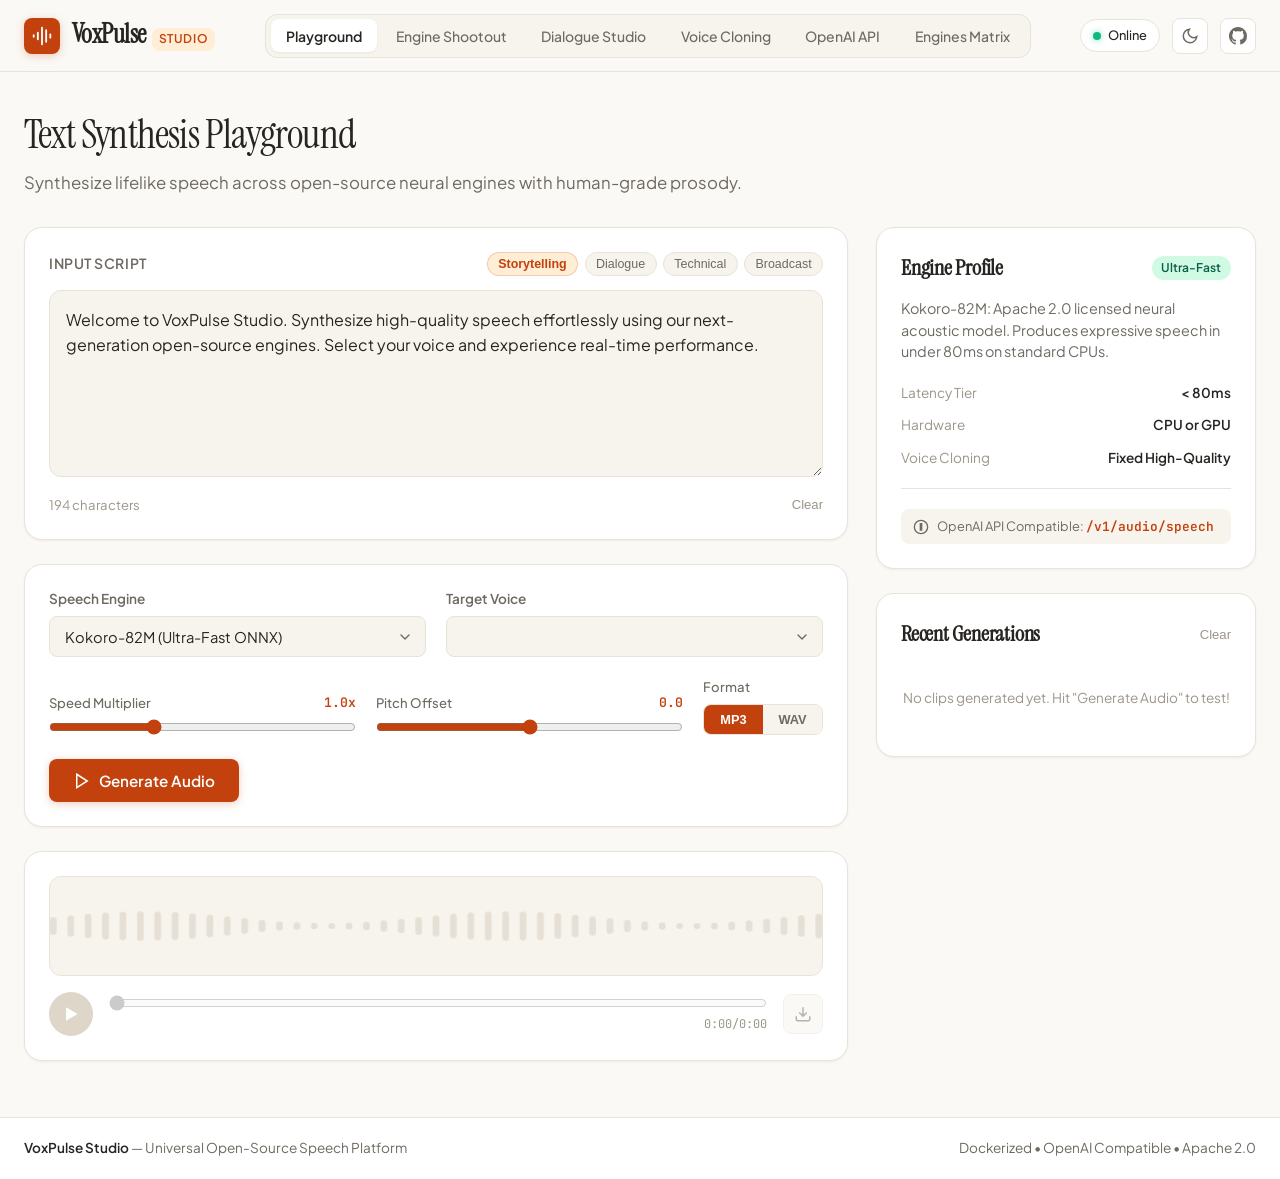
==== commit f7312ddb: "fix(audio): enhance speech-band waveform visualizer and expand dialogue studio to all engines" ====
--- a/frontend/index.html
+++ b/frontend/index.html
@@ -282,14 +282,35 @@
         </div>
 
         <div class="dialogue-lines-list" id="dialogue-lines">
-          <!-- Preloaded starter dialogue -->
+          <!-- Preloaded starter dialogue with multiple engine support -->
           <div class="dialogue-line-card" data-idx="0">
             <div class="line-meta">
               <div class="speaker-pill speaker-host">Host</div>
               <select class="line-voice-select">
-                <option value="af_heart" selected>Kokoro: Heart (US)</option>
-                <option value="en_US-lessac-medium">Piper: Lessac (US)</option>
-                <option value="en-US-JennyNeural">Edge: Jenny (US)</option>
+                <optgroup label="Kokoro-82M (Ultra-Fast)">
+                  <option value="af_heart" data-engine="kokoro" selected>Kokoro: Heart (US Female)</option>
+                  <option value="am_adam" data-engine="kokoro">Kokoro: Adam (US Male)</option>
+                </optgroup>
+                <optgroup label="Piper TTS (Real-Time Edge)">
+                  <option value="en_US-lessac-medium" data-engine="piper">Piper: Lessac (US Female)</option>
+                  <option value="en_US-ryan-high" data-engine="piper">Piper: Ryan (US Male)</option>
+                </optgroup>
+                <optgroup label="Edge Neural (Multilingual)">
+                  <option value="en-US-JennyNeural" data-engine="edge">Edge: Jenny (US Female)</option>
+                </optgroup>
+                <optgroup label="F5-TTS (Flow-Matching Diffusion)">
+                  <option value="f5_natural_prosody" data-engine="f5">F5-TTS: Natural Flow (US)</option>
+                  <option value="f5_deep_resonant" data-engine="f5">F5-TTS: Deep Resonance (US)</option>
+                </optgroup>
+                <optgroup label="Coqui XTTS-v2 (Voice Cloning)">
+                  <option value="xtts_female_narrator" data-engine="xtts">XTTS-v2: Studio Clone (Female)</option>
+                </optgroup>
+                <optgroup label="ChatTTS (Conversational Prosody)">
+                  <option value="chattts_seed_2222" data-engine="chattts">ChatTTS: Conversational Female</option>
+                </optgroup>
+                <optgroup label="Zonos-v2 (Expressive Mamba)">
+                  <option value="zonos_expressive_dramatic" data-engine="zonos">Zonos: Dramatic Expressive</option>
+                </optgroup>
               </select>
             </div>
             <textarea class="line-text">Welcome back everyone. Today we are looking at self-hosted open-source speech synthesis running entirely inside Docker.</textarea>
@@ -300,12 +321,33 @@
             <div class="line-meta">
               <div class="speaker-pill speaker-guest">Guest</div>
               <select class="line-voice-select">
-                <option value="am_adam" selected>Kokoro: Adam (US)</option>
-                <option value="en_US-ryan-high">Piper: Ryan (US)</option>
-                <option value="en-US-ChristopherNeural">Edge: Christopher (US)</option>
+                <optgroup label="F5-TTS (Flow-Matching Diffusion)">
+                  <option value="f5_deep_resonant" data-engine="f5" selected>F5-TTS: Deep Resonance (US)</option>
+                  <option value="f5_natural_prosody" data-engine="f5">F5-TTS: Natural Flow (US)</option>
+                </optgroup>
+                <optgroup label="Kokoro-82M (Ultra-Fast)">
+                  <option value="am_adam" data-engine="kokoro">Kokoro: Adam (US Male)</option>
+                  <option value="af_heart" data-engine="kokoro">Kokoro: Heart (US Female)</option>
+                </optgroup>
+                <optgroup label="Piper TTS (Real-Time Edge)">
+                  <option value="en_US-ryan-high" data-engine="piper">Piper: Ryan (US Male)</option>
+                  <option value="en_US-lessac-medium" data-engine="piper">Piper: Lessac (US Female)</option>
+                </optgroup>
+                <optgroup label="Edge Neural (Multilingual)">
+                  <option value="en-US-ChristopherNeural" data-engine="edge">Edge: Christopher (US Male)</option>
+                </optgroup>
+                <optgroup label="Coqui XTTS-v2 (Voice Cloning)">
+                  <option value="xtts_male_broadcaster" data-engine="xtts">XTTS-v2: Studio Clone (Male)</option>
+                </optgroup>
+                <optgroup label="ChatTTS (Conversational Prosody)">
+                  <option value="chattts_seed_7869" data-engine="chattts">ChatTTS: Conversational Male</option>
+                </optgroup>
+                <optgroup label="Zonos-v2 (Expressive Mamba)">
+                  <option value="zonos_whisper_calm" data-engine="zonos">Zonos: Calm Whisper</option>
+                </optgroup>
               </select>
             </div>
-            <textarea class="line-text">Thanks for having me! What is remarkable is the speed: models like Kokoro-82M generate audio in under 50 milliseconds without needing a dedicated GPU.</textarea>
+            <textarea class="line-text">Thanks for having me! What is remarkable is the flexibility: you can mix diffusion models like F5-TTS, low-latency ONNX models like Kokoro, and edge models like Piper in a single episode.</textarea>
             <button class="line-remove-btn" title="Delete Line">&times;</button>
           </div>
 
@@ -313,9 +355,29 @@
             <div class="line-meta">
               <div class="speaker-pill speaker-host">Host</div>
               <select class="line-voice-select">
-                <option value="af_heart" selected>Kokoro: Heart (US)</option>
-                <option value="en_US-lessac-medium">Piper: Lessac (US)</option>
-                <option value="en-US-JennyNeural">Edge: Jenny (US)</option>
+                <optgroup label="Kokoro-82M (Ultra-Fast)">
+                  <option value="af_heart" data-engine="kokoro" selected>Kokoro: Heart (US Female)</option>
+                  <option value="am_adam" data-engine="kokoro">Kokoro: Adam (US Male)</option>
+                </optgroup>
+                <optgroup label="Piper TTS (Real-Time Edge)">
+                  <option value="en_US-lessac-medium" data-engine="piper">Piper: Lessac (US Female)</option>
+                  <option value="en_US-ryan-high" data-engine="piper">Piper: Ryan (US Male)</option>
+                </optgroup>
+                <optgroup label="Edge Neural (Multilingual)">
+                  <option value="en-US-JennyNeural" data-engine="edge">Edge: Jenny (US Female)</option>
+                </optgroup>
+                <optgroup label="F5-TTS (Flow-Matching Diffusion)">
+                  <option value="f5_natural_prosody" data-engine="f5">F5-TTS: Natural Flow (US)</option>
+                </optgroup>
+                <optgroup label="Coqui XTTS-v2 (Voice Cloning)">
+                  <option value="xtts_female_narrator" data-engine="xtts">XTTS-v2: Studio Clone (Female)</option>
+                </optgroup>
+                <optgroup label="ChatTTS (Conversational Prosody)">
+                  <option value="chattts_seed_2222" data-engine="chattts">ChatTTS: Conversational Female</option>
+                </optgroup>
+                <optgroup label="Zonos-v2 (Expressive Mamba)">
+                  <option value="zonos_expressive_dramatic" data-engine="zonos">Zonos: Dramatic Expressive</option>
+                </optgroup>
               </select>
             </div>
             <textarea class="line-text">And because it exposes an OpenAI-compatible speech endpoint, any chatbot or AI agent can switch over effortlessly!</textarea>
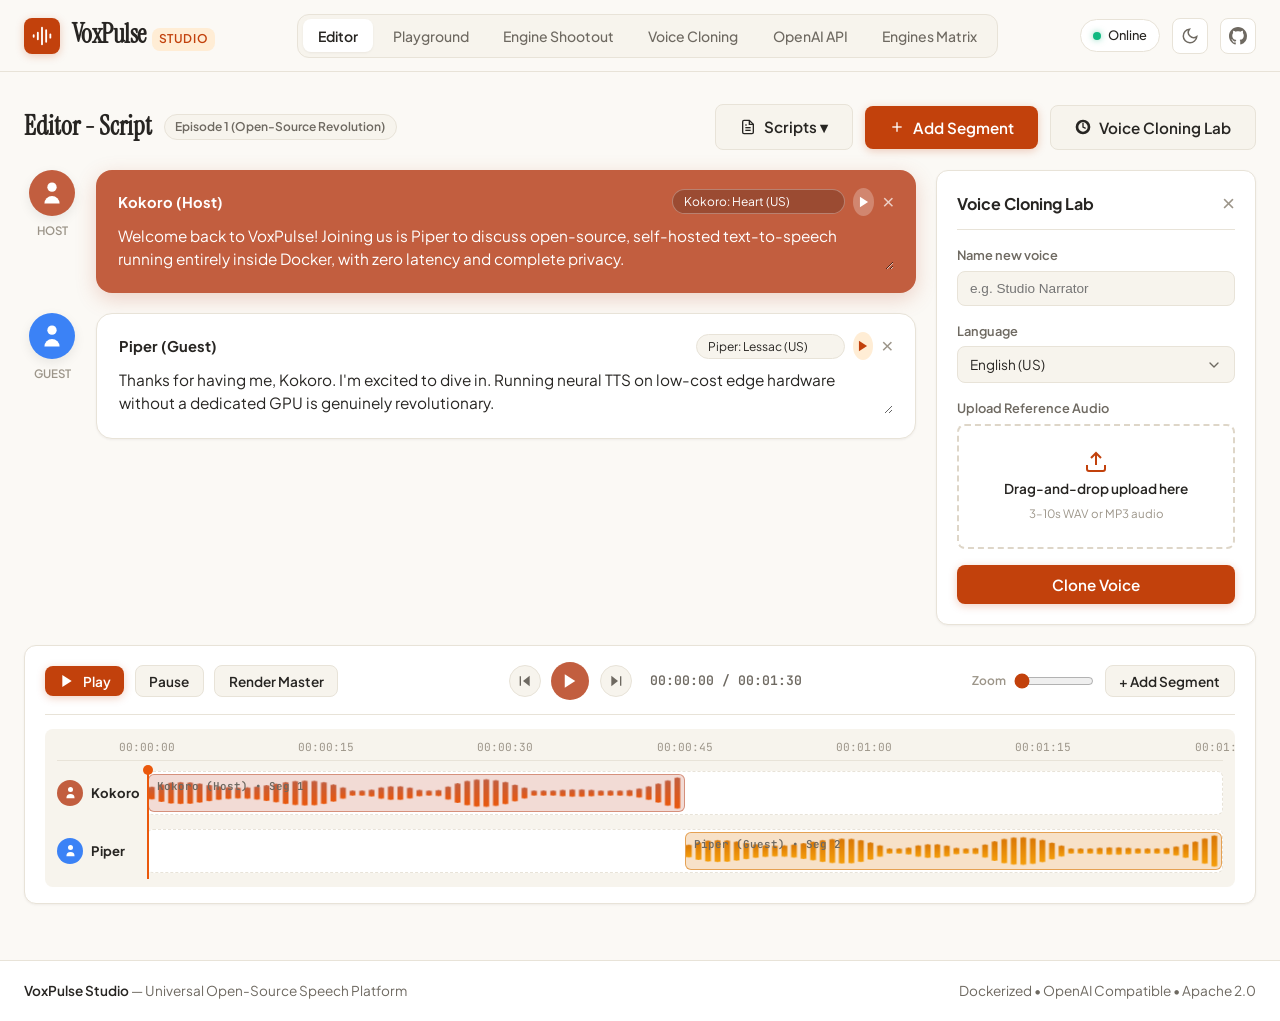
==== commit e2a43aac: "feat(editor): implement script editor, multi-track timeline, and fix waveform flat dots visualizer" ====
--- a/frontend/index.html
+++ b/frontend/index.html
@@ -9,7 +9,7 @@
   <link rel="preconnect" href="https://fonts.googleapis.com">
   <link rel="preconnect" href="https://fonts.gstatic.com" crossorigin>
   <link href="https://fonts.googleapis.com/css2?family=Instrument+Serif:ital@0;1&family=Plus+Jakarta+Sans:wght@400;500;600;700&family=JetBrains+Mono:wght@400;500&display=swap" rel="stylesheet">
-  <link rel="stylesheet" href="./styles.css">
+  <link rel="stylesheet" href="./styles.css?v=4.0">
 </head>
 <body>
   <!-- Header Navigation -->
@@ -28,9 +28,9 @@
       </div>
 
       <nav class="nav-tabs" role="tablist">
-        <button class="nav-tab active" data-tab="playground">Playground</button>
+        <button class="nav-tab active" data-tab="editor">Editor</button>
+        <button class="nav-tab" data-tab="playground">Playground</button>
         <button class="nav-tab" data-tab="shootout">Engine Shootout</button>
-        <button class="nav-tab" data-tab="dialogue">Dialogue Studio</button>
         <button class="nav-tab" data-tab="cloning">Voice Cloning</button>
         <button class="nav-tab" data-tab="api">OpenAI API</button>
         <button class="nav-tab" data-tab="matrix">Engines Matrix</button>
@@ -61,7 +61,7 @@
 
   <main class="app-main">
     <!-- TAB 1: STUDIO PLAYGROUND -->
-    <section class="tab-content active" id="tab-playground">
+    <section class="tab-content" id="tab-playground">
       <div class="hero-strip">
         <h1 class="hero-title">Text Synthesis Playground</h1>
         <p class="hero-subtitle">Synthesize lifelike speech across open-source neural engines with human-grade prosody.</p>
@@ -260,136 +260,277 @@
       </div>
     </section>
 
-    <!-- TAB 3: MULTI-SPEAKER DIALOGUE STUDIO -->
-    <section class="tab-content" id="tab-dialogue">
-      <div class="hero-strip">
-        <h1 class="hero-title">Multi-Speaker Dialogue & Podcast Studio</h1>
-        <p class="hero-subtitle">Compose conversational podcasts, interviews, and script readings with distinct voices.</p>
-      </div>
-
-      <div class="dialogue-container">
-        <div class="dialogue-header-bar">
-          <input type="text" id="dialogue-title" class="dialogue-title-input" value="The Open-Source Speech Revolution (Episode 1)">
-          <div class="dialogue-actions">
-            <button class="btn btn-secondary" id="btn-add-line">+ Add Line</button>
-            <button class="btn btn-primary" id="btn-render-dialogue">
-              <svg viewBox="0 0 24 24" fill="none" stroke="currentColor" stroke-width="2" class="btn-icon">
-                <polygon points="5 3 19 12 5 21 5 3"></polygon>
+    <!-- TAB: SCRIPT EDITOR & MULTI-TRACK DAW TIMELINE (Matching Studio Mockup) -->
+    <section class="tab-content active" id="tab-editor">
+      <div class="editor-workspace-wrapper">
+        <!-- Top Editor Action Bar -->
+        <div class="editor-top-bar">
+          <div class="editor-title-area">
+            <h1 class="editor-main-title">Editor - Script</h1>
+            <span class="editor-project-pill" id="editor-project-badge">Episode 1 (Open-Source Revolution)</span>
+          </div>
+          <div class="editor-top-actions">
+            <div class="dropdown-wrapper">
+              <button class="btn btn-secondary" id="btn-editor-scripts">
+                <svg viewBox="0 0 24 24" fill="none" stroke="currentColor" stroke-width="2" width="16" height="16">
+                  <path d="M14 2H6a2 2 0 0 0-2 2v16a2 2 0 0 0 2 2h12a2 2 0 0 0 2-2V8z"></path>
+                  <polyline points="14 2 14 8 20 8"></polyline>
+                  <line x1="16" y1="13" x2="8" y2="13"></line>
+                  <line x1="16" y1="17" x2="8" y2="17"></line>
+                  <polyline points="10 9 9 9 8 9"></polyline>
+                </svg>
+                Scripts ▾
+              </button>
+              <div class="dropdown-menu" id="editor-scripts-dropdown" style="display:none;">
+                <div class="dropdown-item" data-script="podcast">🎙️ Tech Podcast: Kokoro &amp; Piper</div>
+                <div class="dropdown-item" data-script="interview">🔬 AI Keynote: F5-TTS &amp; XTTS</div>
+                <div class="dropdown-item" data-script="trailer">🎬 Cinematic Trailer (Multi-Beat)</div>
+              </div>
+            </div>
+            <button class="btn btn-primary" id="btn-editor-add-segment">
+              <svg viewBox="0 0 24 24" fill="none" stroke="currentColor" stroke-width="2" width="16" height="16">
+                <line x1="12" y1="5" x2="12" y2="19"></line>
+                <line x1="5" y1="12" x2="19" y2="12"></line>
               </svg>
-              Render Master Track
+              Add Segment
             </button>
-          </div>
-        </div>
-
-        <div class="dialogue-lines-list" id="dialogue-lines">
-          <!-- Preloaded starter dialogue with multiple engine support -->
-          <div class="dialogue-line-card" data-idx="0">
-            <div class="line-meta">
-              <div class="speaker-pill speaker-host">Host</div>
-              <select class="line-voice-select">
-                <optgroup label="Kokoro-82M (Ultra-Fast)">
-                  <option value="af_heart" data-engine="kokoro" selected>Kokoro: Heart (US Female)</option>
-                  <option value="am_adam" data-engine="kokoro">Kokoro: Adam (US Male)</option>
-                </optgroup>
-                <optgroup label="Piper TTS (Real-Time Edge)">
-                  <option value="en_US-lessac-medium" data-engine="piper">Piper: Lessac (US Female)</option>
-                  <option value="en_US-ryan-high" data-engine="piper">Piper: Ryan (US Male)</option>
-                </optgroup>
-                <optgroup label="Edge Neural (Multilingual)">
-                  <option value="en-US-JennyNeural" data-engine="edge">Edge: Jenny (US Female)</option>
-                </optgroup>
-                <optgroup label="F5-TTS (Flow-Matching Diffusion)">
-                  <option value="f5_natural_prosody" data-engine="f5">F5-TTS: Natural Flow (US)</option>
-                  <option value="f5_deep_resonant" data-engine="f5">F5-TTS: Deep Resonance (US)</option>
-                </optgroup>
-                <optgroup label="Coqui XTTS-v2 (Voice Cloning)">
-                  <option value="xtts_female_narrator" data-engine="xtts">XTTS-v2: Studio Clone (Female)</option>
-                </optgroup>
-                <optgroup label="ChatTTS (Conversational Prosody)">
-                  <option value="chattts_seed_2222" data-engine="chattts">ChatTTS: Conversational Female</option>
-                </optgroup>
-                <optgroup label="Zonos-v2 (Expressive Mamba)">
-                  <option value="zonos_expressive_dramatic" data-engine="zonos">Zonos: Dramatic Expressive</option>
-                </optgroup>
-              </select>
-            </div>
-            <textarea class="line-text">Welcome back everyone. Today we are looking at self-hosted open-source speech synthesis running entirely inside Docker.</textarea>
-            <button class="line-remove-btn" title="Delete Line">&times;</button>
-          </div>
-
-          <div class="dialogue-line-card" data-idx="1">
-            <div class="line-meta">
-              <div class="speaker-pill speaker-guest">Guest</div>
-              <select class="line-voice-select">
-                <optgroup label="F5-TTS (Flow-Matching Diffusion)">
-                  <option value="f5_deep_resonant" data-engine="f5" selected>F5-TTS: Deep Resonance (US)</option>
-                  <option value="f5_natural_prosody" data-engine="f5">F5-TTS: Natural Flow (US)</option>
-                </optgroup>
-                <optgroup label="Kokoro-82M (Ultra-Fast)">
-                  <option value="am_adam" data-engine="kokoro">Kokoro: Adam (US Male)</option>
-                  <option value="af_heart" data-engine="kokoro">Kokoro: Heart (US Female)</option>
-                </optgroup>
-                <optgroup label="Piper TTS (Real-Time Edge)">
-                  <option value="en_US-ryan-high" data-engine="piper">Piper: Ryan (US Male)</option>
-                  <option value="en_US-lessac-medium" data-engine="piper">Piper: Lessac (US Female)</option>
-                </optgroup>
-                <optgroup label="Edge Neural (Multilingual)">
-                  <option value="en-US-ChristopherNeural" data-engine="edge">Edge: Christopher (US Male)</option>
-                </optgroup>
-                <optgroup label="Coqui XTTS-v2 (Voice Cloning)">
-                  <option value="xtts_male_broadcaster" data-engine="xtts">XTTS-v2: Studio Clone (Male)</option>
-                </optgroup>
-                <optgroup label="ChatTTS (Conversational Prosody)">
-                  <option value="chattts_seed_7869" data-engine="chattts">ChatTTS: Conversational Male</option>
-                </optgroup>
-                <optgroup label="Zonos-v2 (Expressive Mamba)">
-                  <option value="zonos_whisper_calm" data-engine="zonos">Zonos: Calm Whisper</option>
-                </optgroup>
-              </select>
-            </div>
-            <textarea class="line-text">Thanks for having me! What is remarkable is the flexibility: you can mix diffusion models like F5-TTS, low-latency ONNX models like Kokoro, and edge models like Piper in a single episode.</textarea>
-            <button class="line-remove-btn" title="Delete Line">&times;</button>
-          </div>
-
-          <div class="dialogue-line-card" data-idx="2">
-            <div class="line-meta">
-              <div class="speaker-pill speaker-host">Host</div>
-              <select class="line-voice-select">
-                <optgroup label="Kokoro-82M (Ultra-Fast)">
-                  <option value="af_heart" data-engine="kokoro" selected>Kokoro: Heart (US Female)</option>
-                  <option value="am_adam" data-engine="kokoro">Kokoro: Adam (US Male)</option>
-                </optgroup>
-                <optgroup label="Piper TTS (Real-Time Edge)">
-                  <option value="en_US-lessac-medium" data-engine="piper">Piper: Lessac (US Female)</option>
-                  <option value="en_US-ryan-high" data-engine="piper">Piper: Ryan (US Male)</option>
-                </optgroup>
-                <optgroup label="Edge Neural (Multilingual)">
-                  <option value="en-US-JennyNeural" data-engine="edge">Edge: Jenny (US Female)</option>
-                </optgroup>
-                <optgroup label="F5-TTS (Flow-Matching Diffusion)">
-                  <option value="f5_natural_prosody" data-engine="f5">F5-TTS: Natural Flow (US)</option>
-                </optgroup>
-                <optgroup label="Coqui XTTS-v2 (Voice Cloning)">
-                  <option value="xtts_female_narrator" data-engine="xtts">XTTS-v2: Studio Clone (Female)</option>
-                </optgroup>
-                <optgroup label="ChatTTS (Conversational Prosody)">
-                  <option value="chattts_seed_2222" data-engine="chattts">ChatTTS: Conversational Female</option>
-                </optgroup>
-                <optgroup label="Zonos-v2 (Expressive Mamba)">
-                  <option value="zonos_expressive_dramatic" data-engine="zonos">Zonos: Dramatic Expressive</option>
-                </optgroup>
-              </select>
-            </div>
-            <textarea class="line-text">And because it exposes an OpenAI-compatible speech endpoint, any chatbot or AI agent can switch over effortlessly!</textarea>
-            <button class="line-remove-btn" title="Delete Line">&times;</button>
-          </div>
-        </div>
-
-        <!-- Master Track Result -->
-        <div class="card dialogue-master-card" id="dialogue-master-card" style="display:none;">
-          <h3>Master Assembled Podcast Track</h3>
-          <div class="dialogue-player-row">
-            <audio id="dialogue-master-audio" controls style="width: 100%;"></audio>
+            <button class="btn btn-secondary" id="btn-toggle-cloning-drawer" title="Toggle Voice Cloning Drawer">
+              <svg viewBox="0 0 24 24" fill="none" stroke="currentColor" stroke-width="2" width="16" height="16">
+                <path d="M12 2a10 10 0 1 0 10 10A10 10 0 0 0 12 2zm0 18a8 8 0 1 1 8-8 8 8 0 0 1-8 8z"/>
+                <path d="M12 6v6l4 2"/>
+              </svg>
+              Voice Cloning Lab
+            </button>
+          </div>
+        </div>
+
+        <!-- Main Middle Area: Script Canvas + Collapsible Cloning Drawer -->
+        <div class="editor-main-split">
+          <!-- Left/Center: Script Bubble Canvas -->
+          <div class="editor-canvas-column">
+            <div class="editor-bubble-list" id="editor-bubble-list">
+              <!-- Dynamically populated or preloaded segments -->
+              <div class="editor-segment-row host-row" data-seg-id="0">
+                <div class="segment-avatar-col">
+                  <div class="avatar-circle avatar-host">
+                    <svg viewBox="0 0 24 24" fill="currentColor" width="28" height="28">
+                      <circle cx="12" cy="7" r="4"/>
+                      <path d="M5.5 21a6.5 6.5 0 0 1 13 0"/>
+                    </svg>
+                  </div>
+                  <span class="avatar-label">Host</span>
+                </div>
+                <div class="speech-bubble-card bubble-host">
+                  <div class="bubble-header">
+                    <span class="bubble-speaker-tag">Kokoro (Host)</span>
+                    <div class="bubble-controls">
+                      <select class="bubble-voice-select line-voice-select">
+                        <option value="af_heart" data-engine="kokoro" selected>Kokoro: Heart (US)</option>
+                        <option value="en_US-ryan-high" data-engine="piper">Piper: Ryan (US)</option>
+                        <option value="f5_deep_resonant" data-engine="f5">F5-TTS: Deep Resonance</option>
+                      </select>
+                      <button class="bubble-play-btn" title="Synthesize and play this segment">
+                        <svg viewBox="0 0 24 24" fill="currentColor" width="14" height="14">
+                          <polygon points="5 3 19 12 5 21 5 3"></polygon>
+                        </svg>
+                      </button>
+                      <button class="bubble-delete-btn" title="Delete segment">&times;</button>
+                    </div>
+                  </div>
+                  <textarea class="bubble-textarea">Welcome back to VoxPulse! Joining us is Piper to discuss open-source, self-hosted text-to-speech running entirely inside Docker, with zero latency and complete privacy.</textarea>
+                </div>
+              </div>
+
+              <div class="editor-segment-row guest-row" data-seg-id="1">
+                <div class="segment-avatar-col">
+                  <div class="avatar-circle avatar-guest">
+                    <svg viewBox="0 0 24 24" fill="currentColor" width="28" height="28">
+                      <circle cx="12" cy="7" r="4"/>
+                      <path d="M5.5 21a6.5 6.5 0 0 1 13 0"/>
+                    </svg>
+                  </div>
+                  <span class="avatar-label">Guest</span>
+                </div>
+                <div class="speech-bubble-card bubble-guest">
+                  <div class="bubble-header">
+                    <span class="bubble-speaker-tag">Piper (Guest)</span>
+                    <div class="bubble-controls">
+                      <select class="bubble-voice-select line-voice-select">
+                        <option value="en_US-lessac-medium" data-engine="piper" selected>Piper: Lessac (US)</option>
+                        <option value="af_heart" data-engine="kokoro">Kokoro: Heart (US)</option>
+                        <option value="f5_natural_prosody" data-engine="f5">F5-TTS: Natural Flow</option>
+                      </select>
+                      <button class="bubble-play-btn" title="Synthesize and play this segment">
+                        <svg viewBox="0 0 24 24" fill="currentColor" width="14" height="14">
+                          <polygon points="5 3 19 12 5 21 5 3"></polygon>
+                        </svg>
+                      </button>
+                      <button class="bubble-delete-btn" title="Delete segment">&times;</button>
+                    </div>
+                  </div>
+                  <textarea class="bubble-textarea">Thanks for having me, Kokoro. I'm excited to dive in. Running neural TTS on low-cost edge hardware without a dedicated GPU is genuinely revolutionary.</textarea>
+                </div>
+              </div>
+            </div>
+          </div>
+
+          <!-- Right: Collapsible Voice Cloning Lab Drawer (Matches Right Panel in Mockup) -->
+          <div class="editor-cloning-drawer" id="editor-cloning-drawer">
+            <div class="drawer-header">
+              <h3 class="drawer-title">Voice Cloning Lab</h3>
+              <button class="drawer-close-btn" id="btn-close-cloning-drawer" title="Close Drawer">&times;</button>
+            </div>
+            <div class="drawer-body">
+              <div class="drawer-form-group">
+                <label class="drawer-label">Name new voice</label>
+                <input type="text" id="drawer-clone-name" class="drawer-input" placeholder="e.g. Studio Narrator">
+              </div>
+              <div class="drawer-form-group">
+                <label class="drawer-label">Language</label>
+                <select id="drawer-clone-lang" class="drawer-select">
+                  <option value="en-US" selected>English (US)</option>
+                  <option value="en-GB">English (UK)</option>
+                  <option value="es-ES">Spanish</option>
+                  <option value="fr-FR">French</option>
+                  <option value="de-DE">German</option>
+                  <option value="ja-JP">Japanese</option>
+                </select>
+              </div>
+              <div class="drawer-form-group">
+                <label class="drawer-label">Upload Reference Audio</label>
+                <div class="drawer-dropzone" id="drawer-dropzone">
+                  <svg viewBox="0 0 24 24" fill="none" stroke="currentColor" stroke-width="2" class="drawer-upload-icon">
+                    <path d="M21 15v4a2 2 0 0 1-2 2H5a2 2 0 0 1-2-2v-4M17 8l-5-5-5 5M12 3v12"/>
+                  </svg>
+                  <span class="drawer-drop-text">Drag-and-drop upload here</span>
+                  <span class="drawer-drop-sub">3–10s WAV or MP3 audio</span>
+                  <input type="file" id="drawer-file-input" accept="audio/*" style="display:none;">
+                </div>
+              </div>
+              <button class="btn btn-primary btn-drawer-clone" id="btn-drawer-clone">Clone Voice</button>
+            </div>
+          </div>
+        </div>
+
+        <!-- Bottom: Multi-Track DAW Waveform Timeline Panel (Matches Timeline in Mockup) -->
+        <div class="editor-timeline-panel card">
+          <!-- Timeline Transport Controls -->
+          <div class="timeline-transport-bar">
+            <div class="transport-left-controls">
+              <button class="btn btn-primary transport-btn" id="btn-timeline-play">
+                <svg viewBox="0 0 24 24" fill="currentColor" width="16" height="16" id="tl-play-icon">
+                  <polygon points="5 3 19 12 5 21 5 3"></polygon>
+                </svg>
+                <svg viewBox="0 0 24 24" fill="currentColor" width="16" height="16" id="tl-pause-icon" style="display:none;">
+                  <rect x="6" y="4" width="4" height="16"></rect>
+                  <rect x="14" y="4" width="4" height="16"></rect>
+                </svg>
+                <span id="tl-play-text">Play</span>
+              </button>
+              <button class="btn btn-secondary transport-btn" id="btn-timeline-pause">Pause</button>
+              <button class="btn btn-secondary transport-btn" id="btn-timeline-render">Render Master</button>
+            </div>
+
+            <div class="transport-center-controls">
+              <button class="transport-nav-btn" id="btn-tl-prev" title="Step Back">
+                <svg viewBox="0 0 24 24" fill="currentColor" width="16" height="16">
+                  <polygon points="19 20 9 12 19 4 19 20"></polygon>
+                  <line x1="5" y1="19" x2="5" y2="5" stroke="currentColor" stroke-width="2"></line>
+                </svg>
+              </button>
+              <button class="transport-nav-btn transport-play-circle" id="btn-tl-toggle" title="Play/Pause">
+                <svg viewBox="0 0 24 24" fill="currentColor" width="18" height="18" id="tl-circle-play">
+                  <polygon points="5 3 19 12 5 21 5 3"></polygon>
+                </svg>
+                <svg viewBox="0 0 24 24" fill="currentColor" width="18" height="18" id="tl-circle-pause" style="display:none;">
+                  <rect x="6" y="4" width="4" height="16"></rect>
+                  <rect x="14" y="4" width="4" height="16"></rect>
+                </svg>
+              </button>
+              <button class="transport-nav-btn" id="btn-tl-next" title="Step Forward">
+                <svg viewBox="0 0 24 24" fill="currentColor" width="16" height="16">
+                  <polygon points="5 4 15 12 5 20 5 4"></polygon>
+                  <line x1="19" y1="5" x2="19" y2="19" stroke="currentColor" stroke-width="2"></line>
+                </svg>
+              </button>
+              <div class="timeline-time-display">
+                <span id="timeline-current-time">00:00:00</span> / <span id="timeline-total-time">00:01:30</span>
+              </div>
+            </div>
+
+            <div class="transport-right-controls">
+              <div class="timeline-zoom-wrapper">
+                <span class="zoom-label">Zoom</span>
+                <input type="range" id="timeline-zoom-slider" min="1" max="2.5" step="0.1" value="1">
+              </div>
+              <button class="btn btn-secondary transport-btn" id="btn-timeline-add-seg">+ Add Segment</button>
+            </div>
+          </div>
+
+          <!-- Multi-Track Canvas & Timeline Area -->
+          <div class="multi-track-container" id="multi-track-container">
+            <!-- Time Ruler Bar -->
+            <div class="timeline-ruler" id="timeline-ruler">
+              <div class="ruler-corner"></div>
+              <div class="ruler-ticks" id="ruler-ticks">
+                <span class="ruler-tick" style="left:0%">00:00:00</span>
+                <span class="ruler-tick" style="left:16.6%">00:00:15</span>
+                <span class="ruler-tick" style="left:33.3%">00:00:30</span>
+                <span class="ruler-tick" style="left:50%">00:00:45</span>
+                <span class="ruler-tick" style="left:66.6%">00:01:00</span>
+                <span class="ruler-tick" style="left:83.3%">00:01:15</span>
+                <span class="ruler-tick" style="left:100%">00:01:30</span>
+              </div>
+            </div>
+
+            <!-- Track Lanes -->
+            <div class="timeline-tracks-wrapper" id="timeline-tracks-wrapper">
+              <!-- Moving Playhead Needle -->
+              <div class="timeline-playhead" id="timeline-playhead">
+                <div class="playhead-handle"></div>
+                <div class="playhead-line"></div>
+              </div>
+
+              <!-- Track 1: Kokoro -->
+              <div class="timeline-track-row" id="track-row-kokoro">
+                <div class="track-header">
+                  <div class="avatar-circle avatar-host avatar-xs">
+                    <svg viewBox="0 0 24 24" fill="currentColor" width="16" height="16">
+                      <circle cx="12" cy="7" r="4"/>
+                      <path d="M5.5 21a6.5 6.5 0 0 1 13 0"/>
+                    </svg>
+                  </div>
+                  <span class="track-name">Kokoro</span>
+                </div>
+                <div class="track-lane" id="lane-kokoro">
+                  <!-- Waveform block spanning 0:00 to 0:45 -->
+                  <div class="track-wave-block block-host" style="left: 0%; width: 50%;">
+                    <canvas class="track-waveform-canvas" id="canvas-wave-track-1" width="450" height="42"></canvas>
+                    <span class="wave-block-label">Kokoro (Host) &bull; 00:00:45</span>
+                  </div>
+                </div>
+              </div>
+
+              <!-- Track 2: Piper -->
+              <div class="timeline-track-row" id="track-row-piper">
+                <div class="track-header">
+                  <div class="avatar-circle avatar-guest avatar-xs">
+                    <svg viewBox="0 0 24 24" fill="currentColor" width="16" height="16">
+                      <circle cx="12" cy="7" r="4"/>
+                      <path d="M5.5 21a6.5 6.5 0 0 1 13 0"/>
+                    </svg>
+                  </div>
+                  <span class="track-name">Piper</span>
+                </div>
+                <div class="track-lane" id="lane-piper">
+                  <!-- Waveform block staggered from 0:45 to 1:30 -->
+                  <div class="track-wave-block block-guest" style="left: 50%; width: 50%;">
+                    <canvas class="track-waveform-canvas" id="canvas-wave-track-2" width="450" height="42"></canvas>
+                    <span class="wave-block-label">Piper (Guest) &bull; 00:00:45</span>
+                  </div>
+                </div>
+              </div>
+            </div>
           </div>
         </div>
       </div>
@@ -594,6 +735,6 @@
     </div>
   </footer>
 
-  <script src="./app.js"></script>
+  <script src="./app.js?v=4.0"></script>
 </body>
 </html>
--- a/frontend/styles.css
+++ b/frontend/styles.css
@@ -802,104 +802,635 @@
   font-weight: 600;
 }
 
-/* TAB 3: Dialogue Studio */
-.dialogue-container {
+/* TAB: SCRIPT EDITOR & MULTI-TRACK TIMELINE (Studio Mockup) */
+.editor-workspace-wrapper {
   display: flex;
   flex-direction: column;
   gap: 1.25rem;
 }
 
-.dialogue-header-bar {
+.editor-top-bar {
   display: flex;
   align-items: center;
   justify-content: space-between;
   gap: 1rem;
 }
 
-.dialogue-title-input {
+.editor-title-area {
+  display: flex;
+  align-items: center;
+  gap: 0.75rem;
+}
+
+.editor-main-title {
   font-family: var(--font-serif);
-  font-size: 1.5rem;
+  font-size: 1.65rem;
+  font-weight: 700;
+  margin: 0;
+}
+
+.editor-project-pill {
+  font-size: 0.75rem;
+  font-weight: 600;
+  padding: 0.2rem 0.65rem;
+  border-radius: var(--radius-full);
+  background-color: var(--bg-surface-soft);
+  border: 1px solid var(--border-subtle);
+  color: var(--text-secondary);
+}
+
+.editor-top-actions {
+  display: flex;
+  align-items: center;
+  gap: 0.75rem;
+}
+
+.dropdown-wrapper {
+  position: relative;
+}
+
+.dropdown-menu {
+  position: absolute;
+  top: 100%;
+  left: 0;
+  margin-top: 0.35rem;
+  background-color: var(--bg-surface);
+  border: 1px solid var(--border-subtle);
+  border-radius: var(--radius-sm);
+  box-shadow: 0 10px 25px -5px rgba(0, 0, 0, 0.1);
+  min-width: 260px;
+  z-index: 50;
+  padding: 0.35rem 0;
+}
+
+.dropdown-item {
+  padding: 0.55rem 1rem;
+  font-size: 0.85rem;
+  color: var(--text-primary);
+  cursor: pointer;
+  transition: background-color var(--transition-fast);
+}
+
+.dropdown-item:hover {
+  background-color: var(--bg-hover);
+  color: var(--accent-primary);
+}
+
+/* Editor Main Split */
+.editor-main-split {
+  display: flex;
+  gap: 1.25rem;
+  position: relative;
+}
+
+.editor-canvas-column {
+  flex: 1;
+  min-width: 0;
+}
+
+.editor-bubble-list {
+  display: flex;
+  flex-direction: column;
+  gap: 1.25rem;
+}
+
+.editor-segment-row {
+  display: flex;
+  gap: 1rem;
+  align-items: flex-start;
+}
+
+.segment-avatar-col {
+  display: flex;
+  flex-direction: column;
+  align-items: center;
+  gap: 0.35rem;
+  width: 56px;
+  flex-shrink: 0;
+}
+
+.avatar-circle {
+  width: 46px;
+  height: 46px;
+  border-radius: 50%;
+  display: flex;
+  align-items: center;
+  justify-content: center;
+  box-shadow: 0 4px 12px rgba(0,0,0,0.08);
+}
+
+.avatar-host {
+  background-color: #c25e3f;
+  color: #ffffff;
+}
+
+.avatar-guest {
+  background-color: #3b82f6;
+  color: #ffffff;
+}
+
+.avatar-xs {
+  width: 26px;
+  height: 26px;
+  box-shadow: none;
+}
+
+.avatar-xs svg {
+  width: 15px;
+  height: 15px;
+}
+
+.avatar-label {
+  font-size: 0.72rem;
+  font-weight: 600;
+  color: var(--text-muted);
+  text-transform: uppercase;
+}
+
+/* Speech Bubble Cards */
+.speech-bubble-card {
+  flex: 1;
+  border-radius: 16px;
+  padding: 1.1rem 1.35rem;
+  position: relative;
+  transition: transform var(--transition-fast), box-shadow var(--transition-fast);
+}
+
+.bubble-host {
+  background-color: #c25e3f;
+  color: #ffffff;
+  box-shadow: 0 6px 20px rgba(194, 94, 63, 0.25);
+}
+
+.bubble-host .bubble-speaker-tag {
+  color: #fff;
+}
+
+.bubble-host .bubble-textarea {
+  background: transparent;
+  color: #ffffff;
   border: none;
-  background: none;
-  color: var(--text-primary);
+  font-size: 0.96rem;
+  line-height: 1.5;
+  width: 100%;
+  resize: vertical;
   outline: none;
-  width: 60%;
-}
-
-.dialogue-title-input:focus {
-  border-bottom: 2px solid var(--accent-primary);
-}
-
-.dialogue-actions {
-  display: flex;
-  gap: 0.75rem;
-}
-
-.dialogue-lines-list {
+  font-family: var(--font-sans);
+}
+
+.bubble-host .bubble-voice-select {
+  background: rgba(0, 0, 0, 0.2);
+  color: #ffffff;
+  border: 1px solid rgba(255, 255, 255, 0.3);
+  border-radius: var(--radius-full);
+  padding: 0.25rem 0.65rem;
+  font-size: 0.75rem;
+  outline: none;
+  cursor: pointer;
+}
+
+.bubble-host .bubble-play-btn {
+  background: rgba(255, 255, 255, 0.25);
+  color: #fff;
+  border: none;
+  border-radius: 50%;
+  width: 28px;
+  height: 28px;
+  display: flex;
+  align-items: center;
+  justify-content: center;
+  cursor: pointer;
+  transition: background var(--transition-fast);
+}
+
+.bubble-host .bubble-play-btn:hover {
+  background: rgba(255, 255, 255, 0.4);
+}
+
+.bubble-host .bubble-delete-btn {
+  background: transparent;
+  color: rgba(255, 255, 255, 0.7);
+  border: none;
+  font-size: 1.3rem;
+  cursor: pointer;
+}
+
+.bubble-host .bubble-delete-btn:hover {
+  color: #fff;
+}
+
+.bubble-guest {
+  background-color: var(--bg-surface);
+  border: 1px solid var(--border-subtle);
+  color: var(--text-primary);
+  box-shadow: var(--shadow-sm);
+}
+
+.bubble-guest .bubble-speaker-tag {
+  color: var(--text-primary);
+}
+
+.bubble-guest .bubble-textarea {
+  background: transparent;
+  color: var(--text-primary);
+  border: none;
+  font-size: 0.96rem;
+  line-height: 1.5;
+  width: 100%;
+  resize: vertical;
+  outline: none;
+  font-family: var(--font-sans);
+}
+
+.bubble-guest .bubble-voice-select {
+  background: var(--bg-surface-soft);
+  color: var(--text-primary);
+  border: 1px solid var(--border-subtle);
+  border-radius: var(--radius-full);
+  padding: 0.25rem 0.65rem;
+  font-size: 0.75rem;
+  outline: none;
+  cursor: pointer;
+}
+
+.bubble-guest .bubble-play-btn {
+  background: var(--accent-soft);
+  color: var(--accent-primary);
+  border: none;
+  border-radius: 50%;
+  width: 28px;
+  height: 28px;
+  display: flex;
+  align-items: center;
+  justify-content: center;
+  cursor: pointer;
+}
+
+.bubble-guest .bubble-play-btn:hover {
+  background: var(--accent-primary);
+  color: #fff;
+}
+
+.bubble-guest .bubble-delete-btn {
+  background: transparent;
+  color: var(--text-muted);
+  border: none;
+  font-size: 1.3rem;
+  cursor: pointer;
+}
+
+.bubble-header {
+  display: flex;
+  justify-content: space-between;
+  align-items: center;
+  margin-bottom: 0.5rem;
+}
+
+.bubble-speaker-tag {
+  font-weight: 700;
+  font-size: 0.92rem;
+}
+
+.bubble-controls {
+  display: flex;
+  align-items: center;
+  gap: 0.5rem;
+}
+
+/* Voice Cloning Lab Side Drawer */
+.editor-cloning-drawer {
+  width: 320px;
+  background-color: var(--bg-surface);
+  border: 1px solid var(--border-subtle);
+  border-radius: var(--radius-md);
+  padding: 1.25rem;
+  flex-shrink: 0;
+  box-shadow: var(--shadow-sm);
   display: flex;
   flex-direction: column;
   gap: 1rem;
 }
 
-.dialogue-line-card {
+.drawer-header {
+  display: flex;
+  justify-content: space-between;
+  align-items: center;
+  border-bottom: 1px solid var(--border-subtle);
+  padding-bottom: 0.75rem;
+}
+
+.drawer-title {
+  font-weight: 700;
+  font-size: 1rem;
+  margin: 0;
+}
+
+.drawer-close-btn {
+  background: transparent;
+  border: none;
+  font-size: 1.4rem;
+  color: var(--text-muted);
+  cursor: pointer;
+}
+
+.drawer-body {
+  display: flex;
+  flex-direction: column;
+  gap: 1rem;
+}
+
+.drawer-form-group {
+  display: flex;
+  flex-direction: column;
+  gap: 0.35rem;
+}
+
+.drawer-label {
+  font-size: 0.8rem;
+  font-weight: 600;
+  color: var(--text-secondary);
+}
+
+.drawer-input, .drawer-select {
+  padding: 0.55rem 0.75rem;
+  border: 1px solid var(--border-subtle);
+  border-radius: var(--radius-sm);
+  background-color: var(--bg-surface-soft);
+  color: var(--text-primary);
+  font-size: 0.85rem;
+  outline: none;
+}
+
+.drawer-dropzone {
+  border: 2px dashed var(--border-medium);
+  border-radius: var(--radius-sm);
+  padding: 1.5rem 1rem;
+  text-align: center;
+  cursor: pointer;
+  display: flex;
+  flex-direction: column;
+  align-items: center;
+  gap: 0.35rem;
+  transition: border-color var(--transition-fast);
+}
+
+.drawer-dropzone:hover {
+  border-color: var(--accent-primary);
+  background-color: var(--bg-surface-soft);
+}
+
+.drawer-upload-icon {
+  width: 24px;
+  height: 24px;
+  color: var(--accent-primary);
+}
+
+.drawer-drop-text {
+  font-size: 0.85rem;
+  font-weight: 600;
+}
+
+.drawer-drop-sub {
+  font-size: 0.72rem;
+  color: var(--text-muted);
+}
+
+.btn-drawer-clone {
+  width: 100%;
+  padding: 0.65rem;
+  font-weight: 600;
+}
+
+/* Multi-Track DAW Waveform Timeline Panel */
+.editor-timeline-panel {
   background-color: var(--bg-surface);
   border: 1px solid var(--border-subtle);
   border-radius: var(--radius-md);
   padding: 1rem 1.25rem;
-  display: grid;
-  grid-template-columns: 220px 1fr 36px;
-  gap: 1rem;
-  align-items: center;
-}
-
-.line-meta {
-  display: flex;
-  flex-direction: column;
+  box-shadow: var(--shadow-sm);
+}
+
+.timeline-transport-bar {
+  display: flex;
+  justify-content: space-between;
+  align-items: center;
+  padding-bottom: 0.85rem;
+  border-bottom: 1px solid var(--border-subtle);
+}
+
+.transport-left-controls, .transport-center-controls, .transport-right-controls {
+  display: flex;
+  align-items: center;
+  gap: 0.65rem;
+}
+
+.transport-btn {
+  padding: 0.4rem 0.85rem;
+  font-size: 0.85rem;
+}
+
+.transport-nav-btn {
+  background: var(--bg-surface-soft);
+  border: 1px solid var(--border-subtle);
+  border-radius: 50%;
+  width: 32px;
+  height: 32px;
+  display: flex;
+  align-items: center;
+  justify-content: center;
+  cursor: pointer;
+  color: var(--text-secondary);
+}
+
+.transport-nav-btn:hover {
+  background-color: var(--bg-hover);
+  color: var(--text-primary);
+}
+
+.transport-play-circle {
+  width: 38px;
+  height: 38px;
+  background-color: #c25e3f;
+  color: #fff;
+  border: none;
+}
+
+.transport-play-circle:hover {
+  background-color: #a84c30;
+  color: #fff;
+}
+
+.timeline-time-display {
+  font-family: var(--font-mono);
+  font-size: 0.82rem;
+  font-weight: 600;
+  color: var(--text-secondary);
+  margin-left: 0.5rem;
+}
+
+.timeline-zoom-wrapper {
+  display: flex;
+  align-items: center;
   gap: 0.5rem;
 }
 
-.speaker-pill {
-  display: inline-block;
-  padding: 0.2rem 0.6rem;
-  border-radius: var(--radius-full);
+.zoom-label {
   font-size: 0.75rem;
+  color: var(--text-muted);
+  font-weight: 600;
+}
+
+#timeline-zoom-slider {
+  width: 80px;
+  cursor: pointer;
+}
+
+/* Multi-Track Canvas & Timeline Container */
+.multi-track-container {
+  margin-top: 0.85rem;
+  overflow-x: auto;
+  position: relative;
+  background-color: var(--bg-surface-soft);
+  border-radius: var(--radius-sm);
+  padding: 0.5rem 0.75rem;
+  min-height: 150px;
+}
+
+.timeline-ruler {
+  height: 24px;
+  display: flex;
+  border-bottom: 1px solid var(--border-subtle);
+  margin-bottom: 0.5rem;
+  position: relative;
+}
+
+.ruler-corner {
+  width: 90px;
+  flex-shrink: 0;
+}
+
+.ruler-ticks {
+  flex: 1;
+  position: relative;
+  height: 100%;
+}
+
+.ruler-tick {
+  position: absolute;
+  top: 2px;
+  font-size: 0.7rem;
+  font-family: var(--font-mono);
+  color: var(--text-muted);
+  transform: translateX(-50%);
+}
+
+.timeline-tracks-wrapper {
+  position: relative;
+  display: flex;
+  flex-direction: column;
+  gap: 0.65rem;
+  min-height: 110px;
+}
+
+.timeline-playhead {
+  position: absolute;
+  top: 0;
+  bottom: 0;
+  left: 90px; /* Start right after track header */
+  width: 2px;
+  background-color: #ea580c;
+  z-index: 40;
+  pointer-events: none;
+  transition: left 0.05s linear;
+}
+
+.playhead-handle {
+  width: 10px;
+  height: 10px;
+  background-color: #ea580c;
+  border-radius: 50%;
+  position: absolute;
+  top: -4px;
+  left: -4px;
+}
+
+.playhead-line {
+  width: 2px;
+  height: 100%;
+  background-color: #ea580c;
+}
+
+.timeline-track-row {
+  display: flex;
+  align-items: center;
+  height: 48px;
+}
+
+.track-header {
+  width: 90px;
+  flex-shrink: 0;
+  display: flex;
+  align-items: center;
+  gap: 0.5rem;
+}
+
+.track-name {
+  font-size: 0.82rem;
   font-weight: 700;
-  text-transform: uppercase;
-  width: fit-content;
-}
-
-.speaker-host {
-  background-color: var(--accent-soft);
-  color: var(--accent-primary);
-}
-
-.speaker-guest {
-  background-color: #dbeafe;
-  color: #1e40af;
-}
-
-.line-text {
+  color: var(--text-primary);
+}
+
+.track-lane {
+  flex: 1;
+  height: 44px;
+  background-color: var(--bg-surface);
+  border: 1px dashed var(--border-subtle);
+  border-radius: 6px;
+  position: relative;
+  overflow: hidden;
+}
+
+.track-wave-block {
+  position: absolute;
+  top: 2px;
+  bottom: 2px;
+  border-radius: 6px;
+  display: flex;
+  align-items: center;
+  overflow: hidden;
+  cursor: pointer;
+  transition: opacity var(--transition-fast);
+}
+
+.track-wave-block:hover {
+  opacity: 0.9;
+}
+
+.block-host {
+  background-color: rgba(194, 94, 63, 0.22);
+  border: 1px solid rgba(194, 94, 63, 0.6);
+}
+
+.block-guest {
+  background-color: rgba(217, 119, 6, 0.22);
+  border: 1px solid rgba(217, 119, 6, 0.6);
+}
+
+.track-waveform-canvas {
   width: 100%;
-  border: 1px solid var(--border-subtle);
-  background-color: var(--bg-surface-soft);
-  color: var(--text-primary);
-  font-family: var(--font-sans);
-  font-size: 0.95rem;
-  padding: 0.65rem;
-  border-radius: var(--radius-sm);
-  resize: vertical;
-}
-
-.line-remove-btn {
-  background: none;
-  border: none;
-  font-size: 1.5rem;
-  color: var(--text-muted);
-  cursor: pointer;
-}
-
-.line-remove-btn:hover {
-  color: var(--accent-primary);
+  height: 100%;
+  display: block;
+}
+
+.wave-block-label {
+  position: absolute;
+  top: 3px;
+  left: 8px;
+  font-size: 0.68rem;
+  font-weight: 600;
+  font-family: var(--font-mono);
+  color: var(--text-secondary);
+  pointer-events: none;
 }
 
 /* TAB 4: Cloning */
